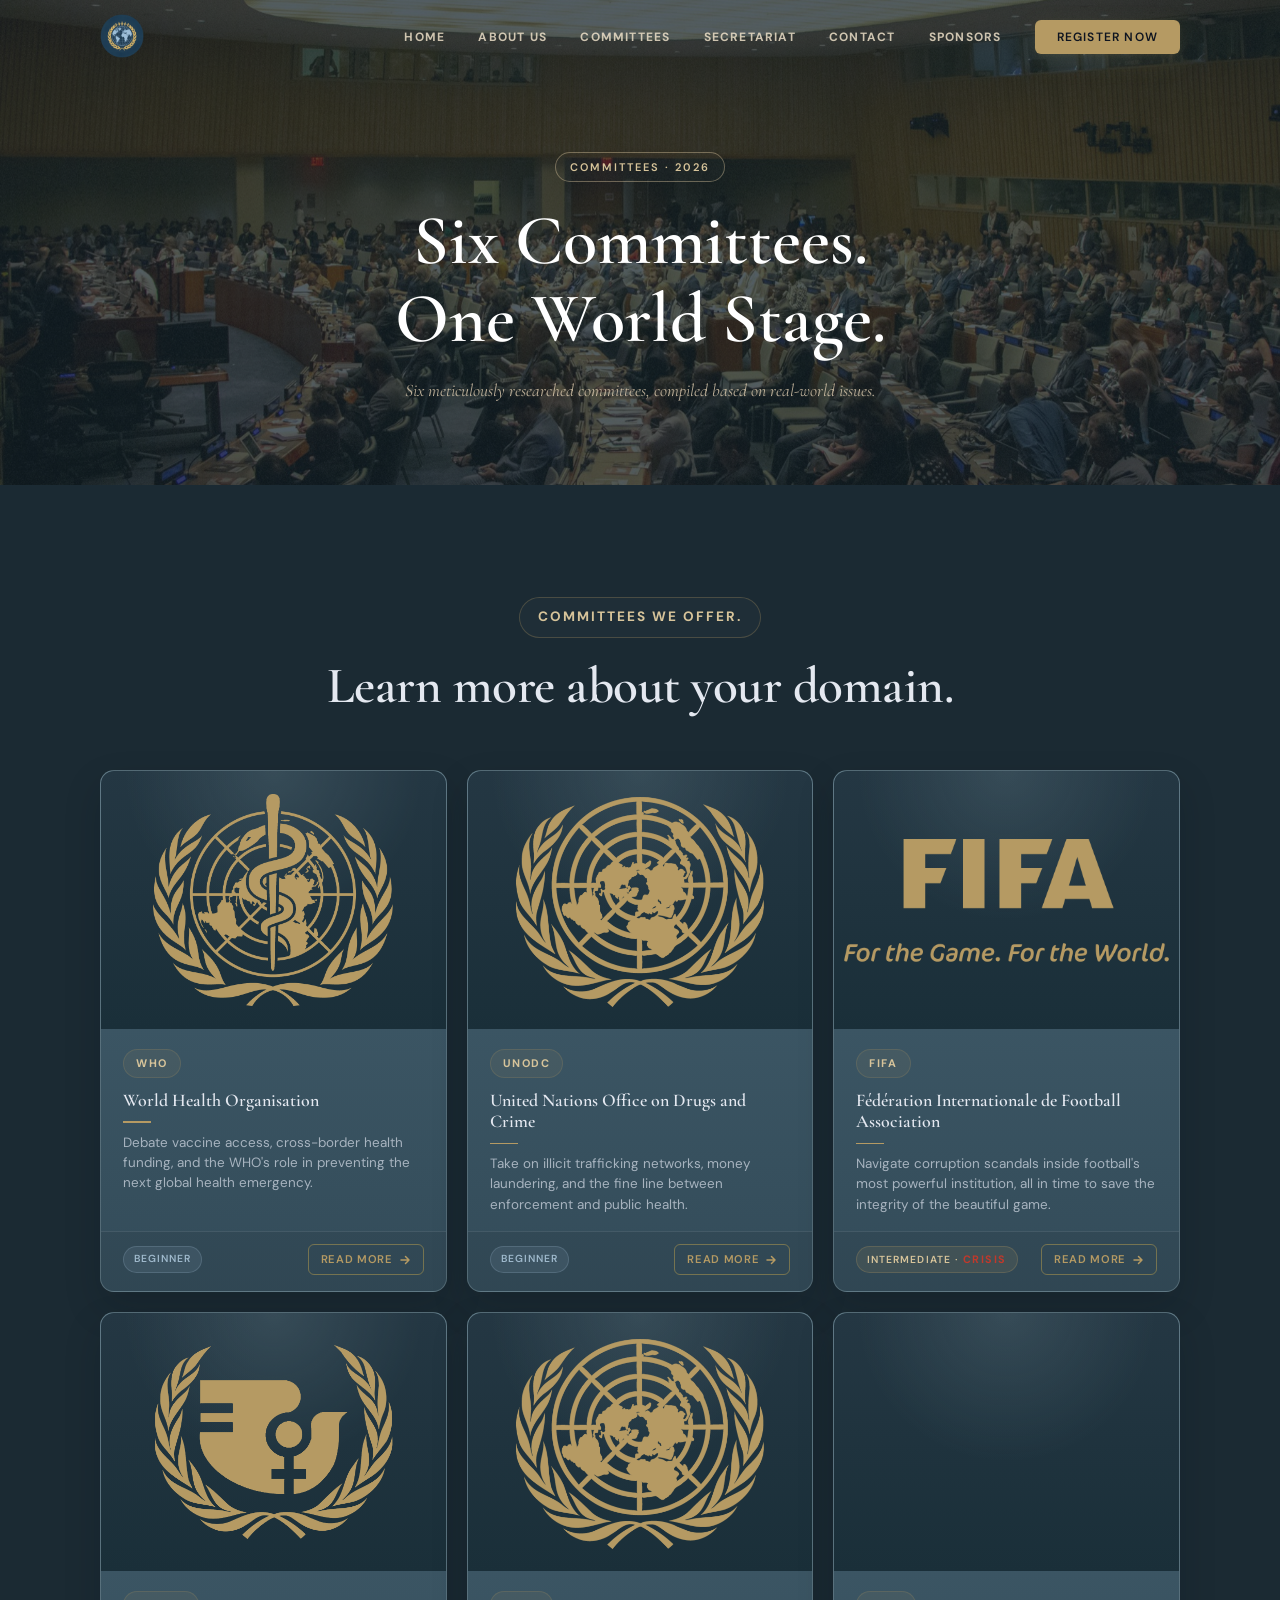
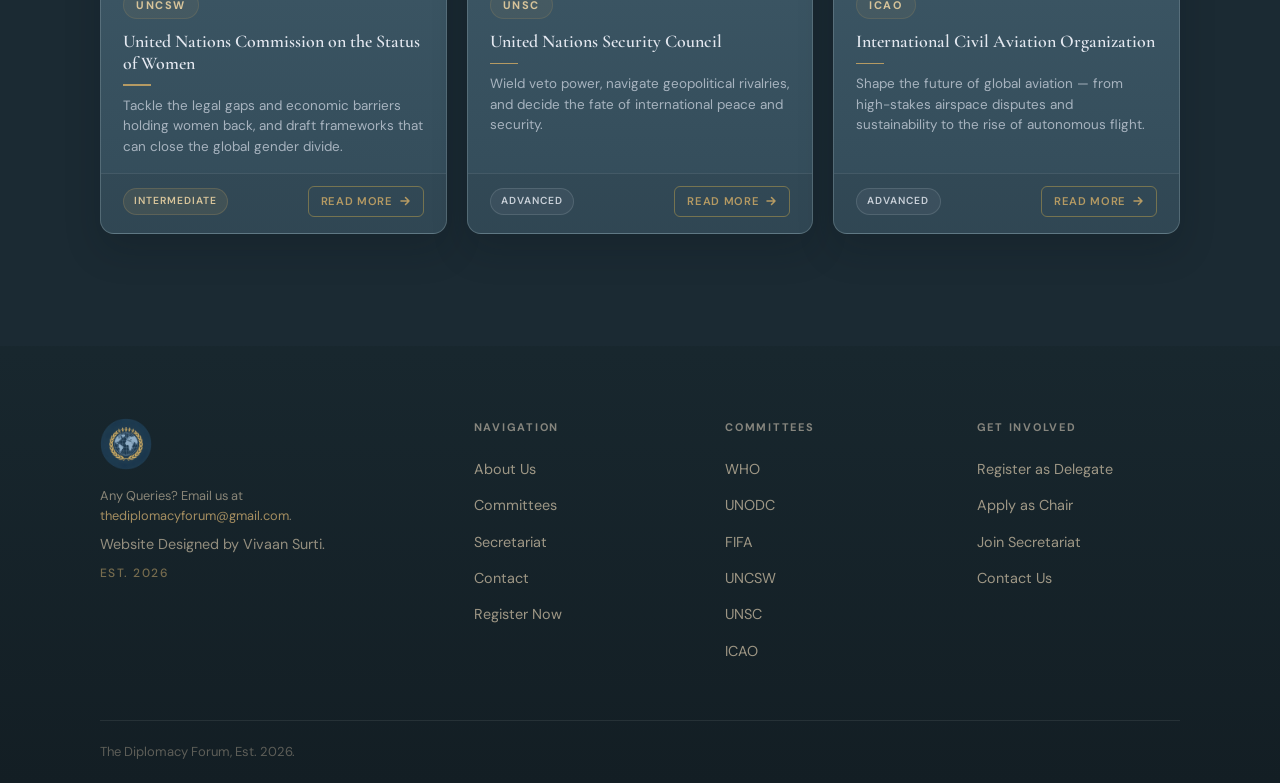
==== committees.html @ e9283ede "Add files via upload" ====
<!DOCTYPE html>
<html lang="en">
<head>
  <meta charset="UTF-8" />
  <meta name="viewport" content="width=device-width, initial-scale=1.0" />
  <meta name="description" content="TDF 2026 Committees — Six committees covering global security, human rights, health, environment, and artificial intelligence. Dubai 2026." />
  <title>Committees · TDF — The Diplomacy Forum · Dubai 2026</title>
  <link rel="preconnect" href="https://fonts.googleapis.com" />
  <link rel="preconnect" href="https://fonts.gstatic.com" crossorigin />
  <link rel="stylesheet" href="https://fonts.googleapis.com/css2?family=Cormorant+Garamond:ital,wght@0,400;0,500;0,600;1,400;1,500;1,600&amp;family=DM+Sans:opsz,wght@9..40,300;9..40,400;9..40,500;9..40,600&amp;display=swap" />
  <link rel="stylesheet" href="styles.css" />
</head>
<body>

  <!-- ============================================================
       NAVBAR
       ============================================================ -->
  <nav class="navbar" id="navbar" role="navigation" aria-label="Main navigation">
    <div class="container navbar-inner">
      <a href="index.html" aria-label="TDF Home">
        <img
          class="navbar-logo"
          src="brand_assets/TDF Logo-512.png"
          alt="TDF Logo"
          width="512"
          height="512"
          decoding="async"
        />
      </a>

      <ul class="navbar-links">
        <li><a href="index.html">Home</a></li>
        <li><a href="index.html#about">About Us</a></li>
        <li><a href="committees.html">Committees</a></li>
        <li><a href="secretariat.html">Secretariat</a></li>
        <li><a href="index.html#contact">Contact</a></li>
        <li><a href="sponsors.html">Sponsors</a></li>
        <li><a href="register.html" class="nav-cta">Register Now</a></li>
      </ul>

      <button
        class="navbar-toggle"
        id="navToggle"
        aria-label="Toggle mobile menu"
        aria-expanded="false"
        aria-controls="mobileMenu"
      >
        <span></span>
        <span></span>
        <span></span>
      </button>
    </div>
  </nav>

  <!-- Mobile menu overlay -->
  <nav class="navbar-mobile" id="mobileMenu" aria-label="Mobile navigation">
    <a href="index.html">Home</a>
    <a href="index.html#about">About Us</a>
    <a href="committees.html">Committees</a>
    <a href="secretariat.html">Secretariat</a>
    <a href="index.html#contact">Contact</a>
    <a href="sponsors.html">Sponsors</a>
    <a href="register.html" class="nav-mobile-cta">Register Now</a>
  </nav>


  <!-- ============================================================
       COMMITTEES HEADER
       ============================================================ -->
  <header class="committees-hero-header" data-nav-theme="dark">
    <div class="container">
      <span class="label-tag light-surface" style="justify-content: center; margin-bottom: 20px;">Committees · 2026</span>
      <h1 class="committees-hero-title">Six Committees.<br>One World Stage.</h1>
      <p class="committees-hero-sub">Six meticulously researched committees, compiled based on real-world issues.</p>
    </div>
  </header>


  <!-- ============================================================
       COMMITTEES — Full grid
       ============================================================ -->
  <section class="section-committees-full" aria-label="All Committees" data-nav-theme="dark">
    <div class="container">

      <div class="committees-full-header">
        <span class="label-tag" style="font-size: 0.85rem; font-weight: 700; padding: 8px 18px; letter-spacing: 0.15em;">Committees we offer.</span>
        <h2 class="section-title">Learn more about your domain.</h2>
        <p class="section-sub" style="margin: 0 auto;">
        </p>
      </div>

      <div class="committees-full-grid">

          <article class="committee-card reveal">
            <div class="committee-photo-wrap committee-photo-wrap-logo">
              <img
                class="committee-photo committee-photo-who"
                src="brand_assets/WHO Logo - Gold.png"
                alt="WHO Logo"
                loading="lazy"
                decoding="async"
              />
            </div>
            <div class="committee-card-body">
              <span class="committee-acronym">WHO</span>
              <h3 class="committee-name">World Health Organisation</h3>
              <div class="committee-rule" aria-hidden="true"></div>
              <p class="committee-topic">
                Debate vaccine access, cross-border health funding, and the WHO's role in preventing the next global health emergency.
              </p>
            </div>
            <div class="committee-card-footer">
              <span class="committee-difficulty difficulty-beginner">Beginner</span>
              <a class="committee-read-more" href="who.html">Read More <svg width="12" height="12" viewBox="0 0 12 12" fill="none" aria-hidden="true"><path d="M2 6h8M6.5 2.5l3.5 3.5-3.5 3.5" stroke="currentColor" stroke-width="1.5" stroke-linecap="round" stroke-linejoin="round"/></svg></a>
            </div>
          </article>

        <article class="committee-card reveal delay-1">
          <div class="committee-photo-wrap committee-photo-wrap-logo">
            <img
              class="committee-photo committee-photo-unodc"
              src="brand_assets/UNODC Logo - Gold.png"
              alt="UNODC Logo"
              loading="lazy"
              decoding="async"
            />
          </div>
          <div class="committee-card-body">
            <span class="committee-acronym">UNODC</span>
            <h3 class="committee-name">United Nations Office on Drugs and Crime</h3>
            <div class="committee-rule" aria-hidden="true"></div>
            <p class="committee-topic">
              Take on illicit trafficking networks, money laundering, and the fine line between enforcement and public health.
            </p>
          </div>
          <div class="committee-card-footer">
            <span class="committee-difficulty difficulty-beginner">Beginner</span>
            <a class="committee-read-more" href="unodc.html">Read More <svg width="12" height="12" viewBox="0 0 12 12" fill="none" aria-hidden="true"><path d="M2 6h8M6.5 2.5l3.5 3.5-3.5 3.5" stroke="currentColor" stroke-width="1.5" stroke-linecap="round" stroke-linejoin="round"/></svg></a>
          </div>
        </article>

        <article class="committee-card reveal delay-2">
          <div class="committee-photo-wrap committee-photo-wrap-logo committee-photo-wrap-fifa">
            <img
              class="committee-photo committee-photo-fifa"
              src="brand_assets/Fifa updated logo - Gold.png"
              alt="FIFA Logo"
              loading="lazy"
              decoding="async"
            />
          </div>
          <div class="committee-card-body">
            <span class="committee-acronym">FIFA</span>
            <h3 class="committee-name">Fédération Internationale de Football Association</h3>
            <div class="committee-rule" aria-hidden="true"></div>
            <p class="committee-topic">
              Navigate corruption scandals inside football's most powerful institution, all in time to save the integrity of the beautiful game.
            </p>
          </div>
          <div class="committee-card-footer">
            <span class="committee-difficulty difficulty-intermediate">Intermediate · <span class="crisis-label">Crisis</span></span>
            <a class="committee-read-more" href="fifa.html">Read More <svg width="12" height="12" viewBox="0 0 12 12" fill="none" aria-hidden="true"><path d="M2 6h8M6.5 2.5l3.5 3.5-3.5 3.5" stroke="currentColor" stroke-width="1.5" stroke-linecap="round" stroke-linejoin="round"/></svg></a>
          </div>
        </article>

        <article class="committee-card reveal delay-1">
          <div class="committee-photo-wrap committee-photo-wrap-logo">
            <img
              class="committee-photo committee-photo-uncsw"
              src="brand_assets/UNCSW Updated Logo - Gold.png"
              alt="UNCSW Logo"
              loading="lazy"
              decoding="async"
            />
          </div>
          <div class="committee-card-body">
            <span class="committee-acronym">UNCSW</span>
            <h3 class="committee-name">United Nations Commission on the Status of Women</h3>
            <div class="committee-rule" aria-hidden="true"></div>
            <p class="committee-topic">
              Tackle the legal gaps and economic barriers holding women back, and draft frameworks that can close the global gender divide.
            </p>
          </div>
          <div class="committee-card-footer">
            <span class="committee-difficulty difficulty-intermediate">Intermediate</span>
            <a class="committee-read-more" href="uncsw.html">Read More <svg width="12" height="12" viewBox="0 0 12 12" fill="none" aria-hidden="true"><path d="M2 6h8M6.5 2.5l3.5 3.5-3.5 3.5" stroke="currentColor" stroke-width="1.5" stroke-linecap="round" stroke-linejoin="round"/></svg></a>
          </div>
        </article>

        <article class="committee-card reveal delay-2">
          <div class="committee-photo-wrap committee-photo-wrap-logo">
            <img
              class="committee-photo committee-photo-unsc"
              src="brand_assets/UNODC Logo - Gold.png"
              alt="UNSC Logo"
              loading="lazy"
              decoding="async"
            />
          </div>
          <div class="committee-card-body">
            <span class="committee-acronym">UNSC</span>
            <h3 class="committee-name">United Nations Security Council</h3>
            <div class="committee-rule" aria-hidden="true"></div>
            <p class="committee-topic">
              Wield veto power, navigate geopolitical rivalries, and decide the fate of international peace and security.
            </p>
          </div>
          <div class="committee-card-footer">
            <span class="committee-difficulty difficulty-advanced">Advanced</span>
            <a class="committee-read-more" href="unsc.html">Read More <svg width="12" height="12" viewBox="0 0 12 12" fill="none" aria-hidden="true"><path d="M2 6h8M6.5 2.5l3.5 3.5-3.5 3.5" stroke="currentColor" stroke-width="1.5" stroke-linecap="round" stroke-linejoin="round"/></svg></a>
          </div>
        </article>

          <article class="committee-card reveal delay-3">
            <div class="committee-photo-wrap committee-photo-wrap-logo">
              <img
                class="committee-photo committee-photo-icao"
                src="brand_assets/ICAO Logo - Gold.png"
                alt="ICAO Logo"
                loading="lazy"
                decoding="async"
              />
            </div>
            <div class="committee-card-body">
              <span class="committee-acronym">ICAO</span>
              <h3 class="committee-name">International Civil Aviation Organization</h3>
              <div class="committee-rule" aria-hidden="true"></div>
              <p class="committee-topic">
                Shape the future of global aviation — from high-stakes airspace disputes and sustainability to the rise of autonomous flight.
              </p>
            </div>
            <div class="committee-card-footer">
              <span class="committee-difficulty difficulty-advanced">Advanced</span>
              <a class="committee-read-more" href="icao.html">Read More <svg width="12" height="12" viewBox="0 0 12 12" fill="none" aria-hidden="true"><path d="M2 6h8M6.5 2.5l3.5 3.5-3.5 3.5" stroke="currentColor" stroke-width="1.5" stroke-linecap="round" stroke-linejoin="round"/></svg></a>
            </div>
          </article>

      </div>
    </div>
  </section>


  <!-- ============================================================
       FOOTER
       ============================================================ -->
  <footer class="footer" role="contentinfo">
    <div class="container">
      <div class="footer-inner">

        <div>
          <a href="index.html" aria-label="TDF Home">
            <img
              class="footer-logo"
              src="brand_assets/TDF Logo-512.png"
              alt="TDF"
              width="512"
              height="512"
              decoding="async"
              loading="lazy"
            />
          </a>
          <p class="footer-email">Any Queries? Email us at <a href="mailto:thediplomacyforum@gmail.com">thediplomacyforum@gmail.com</a>.</p>
          <p class="footer-slogan">Website Designed by Vivaan Surti.</p>
          <p class="footer-tagline">Est. 2026</p>
        </div>

        <div class="footer-col">
          <p class="footer-col-title">Navigation</p>
          <ul>
            <li><a href="index.html#about">About Us</a></li>
            <li><a href="committees.html">Committees</a></li>
            <li><a href="secretariat.html">Secretariat</a></li>
            <li><a href="index.html#contact">Contact</a></li>
            <li><a href="register.html">Register Now</a></li>
          </ul>
        </div>

        <div class="footer-col">
          <p class="footer-col-title">Committees</p>
          <ul>
            <li><a href="who.html">WHO</a></li>
            <li><a href="unodc.html">UNODC</a></li>
            <li><a href="fifa.html">FIFA</a></li>
            <li><a href="uncsw.html">UNCSW</a></li>
            <li><a href="unsc.html">UNSC</a></li>
            <li><a href="icao.html">ICAO</a></li>
          </ul>
        </div>

        <div class="footer-col">
          <p class="footer-col-title">Get Involved</p>
          <ul>
            <li><a href="register.html">Register as Delegate</a></li>
            <li><a href="secretariat.html">Apply as Chair</a></li>
            <li><a href="secretariat.html">Join Secretariat</a></li>
            <li><a href="index.html#contact">Contact Us</a></li>
          </ul>
        </div>

      </div>

      <div class="footer-bottom">
        <span>The Diplomacy Forum, Est. 2026.</span>
      </div>
    </div>
  </footer>


  <!-- ============================================================
       JAVASCRIPT
       ============================================================ -->
  <script src="navbar.js"></script>
  <script>
    /* ── Scroll reveal ─────────────────────────────────────────── */
    const revealObserver = new IntersectionObserver(
      (entries) => {
        entries.forEach((entry) => {
          if (entry.isIntersecting) {
            entry.target.classList.add('visible');
            revealObserver.unobserve(entry.target);
          }
        });
      },
      { threshold: 0.12, rootMargin: '0px 0px -48px 0px' }
    );
    document.querySelectorAll('.reveal').forEach((el) => revealObserver.observe(el));

    /* ── Committee cards — staggered entrance ─────────────────── */
    const committeeObserver = new IntersectionObserver(
      (entries) => {
        entries.forEach((entry) => {
          if (entry.isIntersecting) {
            const cards = entry.target.querySelectorAll('.committee-card');
            cards.forEach((card, i) => {
              setTimeout(() => card.classList.add('visible'), i * 90);
            });
            committeeObserver.unobserve(entry.target);
          }
        });
      },
      { threshold: 0.08 }
    );
    const committeeGrid = document.querySelector('.committees-full-grid');
    if (committeeGrid) committeeObserver.observe(committeeGrid);
  </script>

</body>
</html>
---- styles.css ----
/* ============================================================
   TDF — Master Stylesheet
   The Diplomacy Forum · Dubai 2026
   Light / Cream Elegant Theme
   ============================================================ */

/* 1. CUSTOM PROPERTIES
   ============================================================ */
:root {
  /* ── Core brand colours ── */
  --navy-deep:     #1A2F39;
  --navy:          #315060;
  --powder:        #8AA8B3;
  --cream:         #E5DED0;
  --gold:          #B59A63;

  /* ── Supporting tones ── */
  --black:         #12181D;
  --gold-light:    #D7C49A;
  --gold-dark:     #8E7446;
  --gold-pale:     #314653;
  --cream-warm:    #807567;
  --cream-mid:     #BBAF9B;
  --gold-c:        #C9A84C;

  /* ── Text and interface surfaces ── */
  --text:          #D9E1E5;
  --text-light:    #9CADB6;
  --bg:            #1B2A33;
  --bg-warm:       #223540;
  --bg-section:    #29404A;
  --border:        rgba(153, 173, 183, 0.20);
  --radius:        8px;
  --shadow:        0 16px 40px rgba(3, 8, 18, 0.28);
  --shadow-hover:  0 24px 60px rgba(3, 8, 18, 0.34);
  --transition:    0.3s cubic-bezier(0.4, 0, 0.2, 1);

  /* ── Layered tinted shadows ── */
  --sh-navy-s: 0 8px 24px rgba(10,20,26,0.20), 0 1px 3px rgba(10,20,26,0.12);
  --sh-navy-m: 0 14px 38px rgba(10,20,26,0.26), 0 4px 16px rgba(10,20,26,0.16);
  --sh-navy-l: 0 24px 72px rgba(10,20,26,0.34), 0 8px 24px rgba(10,20,26,0.20);
  --sh-gold-s: 0 8px 24px rgba(181,154,99,0.16), 0 1px 4px rgba(181,154,99,0.10);
  --sh-gold-m: 0 14px 32px rgba(181,154,99,0.22), 0 4px 14px rgba(181,154,99,0.14);
  --sh-gold-l: 0 18px 44px rgba(181,154,99,0.26), 0 8px 24px rgba(181,154,99,0.18);

  /* ── Easing ── */
  --ease-spring:   cubic-bezier(0.175, 0.885, 0.32, 1.275);
  --ease-out-expo: cubic-bezier(0.16, 1, 0.3, 1);
  --ease-smooth:   cubic-bezier(0.65, 0, 0.35, 1);

  /* ── Typography ── */
  --serif: 'Cormorant Garamond', Georgia, 'Times New Roman', serif;
  --sans:  'DM Sans', system-ui, -apple-system, sans-serif;

  /* ── Layout ── */
  --container:      1200px;
  --section-v:      clamp(72px, 9vw, 112px);
  --radius-card:    12px;
  --navbar-height:  72px;

  /* ── Grain texture (baked SVG data-URI) ── */
  --grain-url: url("data:image/svg+xml,%3Csvg xmlns='http://www.w3.org/2000/svg' width='300' height='300'%3E%3Cfilter id='n'%3E%3CfeTurbulence type='fractalNoise' baseFrequency='0.82' numOctaves='4' stitchTiles='stitch'/%3E%3CfeColorMatrix type='saturate' values='0'/%3E%3C/filter%3E%3Crect width='300' height='300' filter='url(%23n)' opacity='1'/%3E%3C/svg%3E");
}

/* 3. RESET
   ============================================================ */
*, *::before, *::after {
  box-sizing: border-box;
  margin: 0;
  padding: 0;
}

html {
  scroll-behavior: smooth;
  -webkit-font-smoothing: antialiased;
  -moz-osx-font-smoothing: grayscale;
  text-rendering: optimizeLegibility;
  overflow-x: hidden;
  max-width: 100%;
}

body {
  font-family: var(--sans);
  font-size: 16px;
  line-height: 1.65;
  color: var(--text);
  background:
    radial-gradient(circle at top left, rgba(132, 169, 182, 0.16), transparent 34%),
    radial-gradient(circle at bottom right, rgba(181, 154, 99, 0.10), transparent 28%),
    linear-gradient(180deg, #1b2932 0%, #20313b 100%);
  overflow-x: hidden;
}

html.nav-open,
body.nav-open {
  overflow: hidden;
}

img  { max-width: 100%; display: block; }
a    { color: inherit; text-decoration: none; }
button { cursor: pointer; border: none; background: none; font-family: inherit; }
input, textarea, select { font-family: inherit; }
ul, ol { list-style: none; }

/* 4. CONTAINER
   ============================================================ */
.container {
  max-width: var(--container);
  margin-left: auto;
  margin-right: auto;
  padding-left: clamp(20px, 5vw, 60px);
  padding-right: clamp(20px, 5vw, 60px);
}

/* 5. TYPOGRAPHY SCALE
   ============================================================ */
.label-tag {
  display: inline-flex;
  align-items: center;
  gap: 8px;
  font-family: var(--sans);
  font-size: 0.6875rem;
  font-weight: 600;
  letter-spacing: 0.18em;
  text-transform: uppercase;
  color: var(--gold-light);
  background: rgba(255, 255, 255, 0.02);
  border: 1px solid rgba(183, 154, 98, 0.28);
  padding: 5px 14px;
  border-radius: 40px;
  margin-bottom: 20px;
}

.label-tag.light-surface {
  color: var(--gold-light);
  border-color: rgba(223, 201, 160, 0.40);
}

.section-title {
  font-family: var(--serif);
  font-size: clamp(2rem, 4vw, 3.2rem);
  font-weight: 600;
  line-height: 1.1;
  letter-spacing: -0.01em;
  color: #E4E8F0;
  margin-bottom: 16px;
}

.section-title.light {
  color: #FFFFFF;
  font-weight: 700;
  text-shadow: 0 4px 18px rgba(8, 12, 18, 0.34);
}

.section-sub {
  font-family: var(--sans);
  font-size: 1rem;
  color: rgba(211, 217, 229, 0.74);
  line-height: 1.7;
  max-width: 560px;
  margin-bottom: 40px;
}

.section-sub.light {
  color: rgba(232, 213, 183, 0.80);
  font-weight: 500;
  text-shadow: 0 2px 12px rgba(8, 12, 18, 0.24);
}

/* Mobile nav CTA */
.nav-mobile-cta {
  color: #0E1420 !important;
  background: var(--gold) !important;
  font-weight: 700 !important;
  border-radius: 8px !important;
  border-bottom: none !important;
  margin-top: 8px;
  padding: 14px 32px !important;
  letter-spacing: 0.06em;
}
.nav-mobile-cta:hover {
  background: var(--gold-dark) !important;
  color: var(--navy-deep) !important;
}

/* 6. BUTTONS
   ============================================================ */
.btn {
  display: inline-flex;
  align-items: center;
  gap: 8px;
  font-family: var(--sans);
  font-size: 0.8125rem;
  font-weight: 600;
  letter-spacing: 0.09em;
  text-transform: uppercase;
  padding: 13px 28px;
  border-radius: var(--radius);
  cursor: pointer;
  position: relative;
  transition:
    transform 0.32s var(--ease-spring),
    box-shadow 0.32s var(--ease-out-expo),
    opacity 0.22s var(--ease-out-expo);
}

.btn:focus-visible {
  outline: 2px solid var(--gold);
  outline-offset: 3px;
}

.btn:active { transform: scale(0.96) !important; }

/* Primary — cream fill (used on dark hero) */
.btn-primary {
  background: var(--cream);
  color: var(--navy-deep);
  border: 1px solid rgba(229, 222, 208, 0.92);
  box-shadow: var(--sh-navy-s);
}
.btn-primary:hover {
  transform: translateY(-2px);
  box-shadow: var(--sh-navy-m);
  background: #f0e9dd;
}

/* Gold */
.btn-gold {
  background: var(--gold);
  color: #101620;
  box-shadow: var(--sh-gold-s);
}
.btn-gold:hover {
  transform: translateY(-2px);
  box-shadow: var(--sh-gold-m);
  background: var(--gold-dark);
  color: #FFFFFF;
}

/* Large gold — register page */
.btn-lg {
  font-size: 0.9rem;
  padding: 17px 44px;
  border-radius: 10px;
}

/* Outline — dark surface */
.btn-outline {
  background: rgba(24, 39, 46, 0.76);
  color: var(--cream);
  border: 1.5px solid rgba(153, 173, 183, 0.34);
}
.btn-outline:hover {
  border-color: rgba(181, 154, 99, 0.45);
  background: rgba(41, 61, 72, 0.92);
  transform: translateY(-2px);
}

/* Outline — hero surface (dark navy bg) */
.btn-outline-light {
  background: var(--navy-deep);
  color: var(--cream);
  border: 1.5px solid rgba(229, 222, 208, 0.42);
}
.btn-outline-light:hover {
  border-color: rgba(229, 222, 208, 0.58);
  background: #243b47;
  transform: translateY(-2px);
}

/* Icon inside button */
.btn-icon {
  width: 15px;
  height: 15px;
  flex-shrink: 0;
}

/* 7. NAVBAR
   ============================================================ */
.navbar {
  position: fixed;
  top: 0; left: 0; right: 0;
  transition: transform 0.5s ease, opacity 0.4s ease;
  will-change: transform, opacity;
  width: 100%;
  max-width: 100%;
  box-sizing: border-box;
  z-index: 200;
  height: var(--navbar-height);
  display: flex;
  align-items: center;
  transition:
    background 0.40s var(--ease-smooth),
    box-shadow 0.40s var(--ease-smooth);
}

/* ── NAVBAR THEME SYSTEM ─────────────────────────────────────
   The JS in navbar.js reads data-nav-theme="dark|light" from
   each section and adds .theme-dark or .theme-light to #navbar.
   To change a section's theme: edit its data-nav-theme attribute
   in the HTML — no JS changes needed.

   THEMES:
     theme-dark  → used on navy/dark sections (hero, vision banner)
                   transparent bg · cream/gold text
     theme-light → used on cream/white sections (about, committees…)
                   frosted cream bg · dark navy text
   ──────────────────────────────────────────────────────────── */

/* Default state — matches hero (dark) so page load looks right */
.navbar-links a {
  color: rgba(242, 228, 204, 0.82);
  transition: color 0.35s var(--ease-smooth);
}
.navbar-links a:hover  { color: var(--cream); }
.navbar-toggle span    { background: var(--cream); transition: background 0.35s var(--ease-smooth); }
.navbar-toggle         { border-color: rgba(201,168,76,0.30); }

.navbar.hidden {
  transform: translateY(-110%);
  opacity: 0;
  pointer-events: none;
}

/* ── theme-dark ── transparent on hero, semi-dark once scrolled */
.navbar.theme-dark {
  background: transparent;
  box-shadow: none;
}
.navbar.theme-dark.scrolled {
  background: rgba(20, 35, 42, 0.78);
  backdrop-filter: blur(18px) saturate(1.1);
  -webkit-backdrop-filter: blur(18px) saturate(1.1);
}
.navbar.theme-dark .navbar-links a          { color: rgba(242, 228, 204, 0.82); }
.navbar.theme-dark .navbar-links a:hover    { color: var(--cream); }
.navbar.theme-dark .navbar-toggle span      { background: var(--cream); }
.navbar.theme-dark .navbar-toggle           { background: rgba(201,168,76,0.15); border-color: rgba(201,168,76,0.30); }

/* ── theme-light ── frosted cream bar · dark navy text (all light sections) */
.navbar.theme-light {
  background: rgba(34, 53, 64, 0.80);
  backdrop-filter: blur(18px) saturate(1.1);
  -webkit-backdrop-filter: blur(18px) saturate(1.1);
  box-shadow:
    0 1px 0 rgba(181, 154, 99, 0.12),
    0 12px 28px rgba(10, 20, 26, 0.24);
}
.navbar.theme-light .navbar-links a         { color: rgba(228, 232, 240, 0.82); }
.navbar.theme-light .navbar-links a:hover   { color: var(--cream); }
.navbar.theme-light .navbar-toggle span     { background: var(--cream); }
.navbar.theme-light .navbar-toggle          { background: rgba(215,223,235,0.06); border-color: rgba(215,223,235,0.15); }

/* ── scrolled override ── always dark navy once user has scrolled (all pages) */
.navbar.theme-light.scrolled {
  background: rgba(22, 36, 43, 0.84);
  backdrop-filter: blur(18px) saturate(1.1);
  -webkit-backdrop-filter: blur(18px) saturate(1.1);
  box-shadow: none;
}
.navbar.theme-light.scrolled .navbar-links a       { color: rgba(242, 228, 204, 0.82); }
.navbar.theme-light.scrolled .navbar-links a:hover { color: var(--cream); }
.navbar.theme-light.scrolled .navbar-toggle span   { background: var(--cream); }
.navbar.theme-light.scrolled .navbar-toggle        { background: rgba(201,168,76,0.15); border-color: rgba(201,168,76,0.30); }

/* Scrolled — mobile has its own solid bg set via the 768px breakpoint below.
   No override needed here; theme classes handle desktop. */

/* Inner layout */
.navbar-inner {
  display: flex;
  align-items: center;
  justify-content: space-between;
  width: 100%;
}

.navbar-logo {
  height: 44px;
  width: auto;
  transition: opacity 0.25s var(--ease-out-expo);
}
.navbar-logo:hover { opacity: 0.80; }

/* Nav links */
.navbar-links {
  display: flex;
  align-items: center;
  gap: clamp(20px, 2.6vw, 38px);
}

.navbar-links a {
  font-size: 0.75rem;
  font-weight: 700;
  letter-spacing: 0.10em;
  text-transform: uppercase;
  position: relative;
  transition: color 0.25s var(--ease-out-expo);
}

.navbar-links a::after {
  content: '';
  position: absolute;
  bottom: -4px; left: 0; right: 0;
  height: 1px;
  background: var(--gold);
  transform: scaleX(0);
  transform-origin: left;
  transition: transform 0.30s var(--ease-out-expo);
}
.navbar-links a:hover::after { transform: scaleX(1); }
.navbar-links a:focus-visible { outline: 2px solid var(--gold); outline-offset: 4px; border-radius: 2px; }

/* CTA button in nav */
.navbar-links .nav-cta {
  padding: 9px 22px;
  background: var(--gold);
  color: #0E1420 !important;
  border-radius: 6px;
  font-weight: 600;
  box-shadow: var(--sh-gold-s);
  transition:
    transform 0.30s var(--ease-spring),
    box-shadow 0.30s var(--ease-out-expo);
}
.navbar-links .nav-cta::after { display: none; }
.navbar-links .nav-cta:hover  { transform: translateY(-1px); box-shadow: var(--sh-gold-m); }

/* Hamburger */
.navbar-toggle {
  display: none;
  flex-direction: column;
  justify-content: center;
  position: relative;
  z-index: 10000;
  flex-shrink: 0;
  gap: 5px;
  padding: 10px 12px;
  cursor: pointer;
  margin-left: auto;
  border-radius: 6px;
  background: rgba(201, 168, 76, 0.15);
  border: 1px solid rgba(201, 168, 76, 0.30);
}

.navbar-toggle span {
  display: block;
  width: 24px;
  height: 2px;
  border-radius: 2px;
  transition:
    transform 0.30s var(--ease-spring),
    opacity 0.22s;
}
.navbar-toggle.open span:nth-child(1) { transform: translateY(7px) rotate(45deg); }
.navbar-toggle.open span:nth-child(2) { opacity: 0; transform: scaleX(0); }
.navbar-toggle.open span:nth-child(3) { transform: translateY(-7px) rotate(-45deg); }

/* Mobile overlay */
.navbar-mobile {
  position: fixed;
  top: var(--navbar-height);
  left: 0;
  right: 0;
  bottom: 0;
  background:
    linear-gradient(180deg, rgba(27, 42, 51, 0.98), rgba(32, 49, 59, 0.98)),
    radial-gradient(circle at top left, rgba(138, 168, 179, 0.12), transparent 35%);
  backdrop-filter: none;
  -webkit-backdrop-filter: none;
  flex-direction: column;
  align-items: center;
  justify-content: flex-start;
  gap: 0;
  z-index: 199;
  display: none;
  opacity: 0;
  overflow-y: auto;
  -webkit-overflow-scrolling: touch;
  padding: clamp(18px, 5vw, 32px) 24px;
  transform: translateY(-12px);
  pointer-events: none;
  transition:
    opacity 0.32s var(--ease-out-expo),
    transform 0.32s var(--ease-spring);
}
.navbar-mobile.open {
  display: flex;
  opacity: 1;
  transform: translateY(0);
  pointer-events: all;
}
.navbar-mobile a {
  font-family: var(--serif);
  font-size: clamp(1.1rem, 3.8vh, 1.55rem);
  font-weight: 500;
  color: var(--cream);
  padding: clamp(8px, 1.8vh, 12px) 0;
  width: 100%;
  text-align: center;
  border-bottom: 1px solid rgba(215, 223, 235, 0.08);
  transition: color 0.22s var(--ease-out-expo);
}
.navbar-mobile a:last-child { border-bottom: none; }
.navbar-mobile a:hover { color: var(--gold-light); }
.navbar-mobile .mobile-hide { display: none; }

/* 8. HERO — Navy theme
   ============================================================ */
.hero {
  position: relative;
  min-height: 100vh;
  min-height: 100dvh;
  display: flex;
  align-items: center;
  overflow: hidden;
  background: var(--navy-deep);
  border-bottom: 1px solid rgba(183, 154, 98, 0.16);
  padding-top: env(safe-area-inset-top);
}

/* ── Hero slideshow ─────────────────────────────────────────
   All slides are stacked via z-index. Only the .active slide
   is visible (opacity:1). Transitions are CSS-only for perf.
   The JS simply moves the .active class on a setInterval.
   ─────────────────────────────────────────────────────────── */
.hero-slideshow {
  position: absolute;
  inset: 0;
  z-index: 0;
  pointer-events: none;
}

/* Each slide: full cover, hidden by default */
.hero-slide {
  position: absolute;
  inset: 0;
  background-size: cover;
  background-position: center center;
  background-repeat: no-repeat;
  opacity: 0;
  /* Slow, elegant crossfade — 1.8s ease in/out */
  transition: opacity 1.8s ease-in-out;
  /* GPU-accelerate the fade */
  will-change: opacity;
}

/* Active slide is fully visible */
.hero-slide.active {
  opacity: 1;
}

/* Layered dark overlay — ensures text stays readable over any photo.
   Tweak the rgba alpha (currently 0.52) to make it lighter/darker. */
.hero-slide-overlay {
  position: absolute;
  inset: 0;
  background:
    linear-gradient(to bottom,
      rgba(18, 33, 40, 0.64) 0%,
      rgba(29, 48, 57, 0.48) 50%,
      rgba(18, 31, 38, 0.82) 100%
    ),
    radial-gradient(ellipse 70% 50% at 18% 20%, rgba(138,168,179,0.12) 0%, transparent 60%),
    radial-gradient(ellipse 50% 70% at 82% 80%, rgba(181,154,99,0.08) 0%, transparent 55%);
  /* Grain texture on top */
  pointer-events: none;
  z-index: 1;
}
.hero-slide-overlay::after {
  content: '';
  position: absolute;
  inset: 0;
  background-image: var(--grain-url);
  background-size: 280px 280px;
  opacity: 0.04;
  mix-blend-mode: overlay;
  pointer-events: none;
}

/* No gradient fade — solid border separates hero from next section */
.hero-fade {
  display: none;
}

.hero-inner {
  position: relative;
  z-index: 3;
  display: flex;
  flex-direction: column;
  align-items: center;
  text-align: center;
  padding: calc(var(--navbar-height) + 64px) 0 120px;
  width: 100%;
}

/* Center column */
.hero-left {
  max-width: 760px;
  width: 100%;
}

.hero-title {
  font-family: var(--serif);
  font-size: clamp(2.4rem, 5.5vw, 4.8rem);
  font-weight: 800;
  line-height: 1.06;
  color: #ffffff;
  letter-spacing: -0.015em;
  margin-bottom: 24px;
  text-shadow: 0 8px 30px rgba(0,0,0,0.42), 0 1px 4px rgba(0,0,0,0.55);
  animation: fadeInUp 0.9s var(--ease-out-expo) 0.38s both;
}
.hero-title em {
  color: var(--gold-light);
  font-style: italic;
  font-weight: 700;
  text-shadow: 0 2px 20px rgba(0,0,0,0.7), 0 1px 4px rgba(0,0,0,0.9);
}

.hero-sub {
  font-family: var(--serif);
  font-size: clamp(1.2rem, 2vw, 1.55rem);
  font-style: italic;
  color: rgba(230, 234, 240, 0.92);
  font-weight: 700;
  line-height: 1.6;
  margin-bottom: 36px;
  text-shadow: 0 4px 14px rgba(0,0,0,0.42);
  animation: fadeInUp 0.9s var(--ease-out-expo) 0.54s both;
}

.hero-eyebrow {
  display: inline-block;
  font-size: 0.6875rem;
  font-weight: 700;
  letter-spacing: 0.20em;
  text-transform: uppercase;
  color: var(--gold-light);
  margin-bottom: 22px;
  text-shadow: 0 1px 8px rgba(0,0,0,0.85);
  animation: fadeInUp 0.8s var(--ease-out-expo) 0.2s both;
}

.hero-actions {
  display: flex;
  gap: 14px;
  flex-wrap: wrap;
  justify-content: center;
  animation: fadeInUp 0.9s var(--ease-out-expo) 0.68s both;
}

/* Right column — stat cards */
.hero-right {
  display: flex;
  flex-direction: column;
  gap: 16px;
  animation: fadeInUp 1s var(--ease-out-expo) 0.5s both;
}

.hero-stat-card {
  background: rgba(255, 255, 255, 0.05);
  border: 1px solid rgba(255, 255, 255, 0.10);
  backdrop-filter: blur(12px);
  -webkit-backdrop-filter: blur(12px);
  border-radius: 12px;
  padding: 28px 32px;
  display: flex;
  align-items: center;
  gap: 20px;
  transition: background 0.30s, border-color 0.30s, transform 0.30s var(--ease-spring);
}
.hero-stat-card:hover {
  background: rgba(255, 255, 255, 0.08);
  border-color: rgba(201, 169, 110, 0.30);
  transform: translateX(6px);
}

.hero-stat-num {
  font-family: var(--serif);
  font-size: clamp(2.4rem, 4vw, 3.6rem);
  font-weight: 600;
  color: var(--gold);
  line-height: 1;
  min-width: 80px;
}

.hero-stat-label {
  font-family: var(--sans);
  font-size: 0.8125rem;
  font-weight: 500;
  letter-spacing: 0.12em;
  text-transform: uppercase;
  color: rgba(232, 213, 183, 0.75);
}

/* 9. STATS BAR
   ============================================================ */
.stats-bar {
  background:
    linear-gradient(180deg, rgba(36, 54, 64, 0.98), rgba(29, 45, 54, 0.98));
  border-bottom: 1px solid var(--border);
  position: relative;
  z-index: 5;
}

.stats-bar-inner {
  display: grid;
  grid-template-columns: repeat(3, 1fr);
  padding: 0;
}

.stat-block {
  padding: 36px 40px;
  text-align: center;
  border-right: 1px solid var(--border);
  transition: background 0.25s;
}
.stat-block:last-child { border-right: none; }
.stat-block:hover { background: rgba(255,255,255,0.02); }

.stat-block-number {
  font-family: var(--serif);
  font-size: clamp(2rem, 3.5vw, 3rem);
  font-weight: 600;
  color: #E5D7B8;
  line-height: 1;
  margin-bottom: 8px;
}

.stat-block-label {
  font-size: 0.75rem;
  font-weight: 500;
  letter-spacing: 0.14em;
  text-transform: uppercase;
  color: rgba(152, 164, 184, 0.84);
}

/* 10. ABOUT SECTION
   ============================================================ */
.section-about {
  position: relative;
  background-image: url('brand_assets/Delegate Picture.JPG');
  background-size: cover;
  background-position: center;
  background-repeat: no-repeat;
  padding: var(--section-v) 0;
}

.about-overlay {
  position: absolute;
  inset: 0;
  background: linear-gradient(
    135deg,
    rgba(21, 35, 41, 0.76) 0%,
    rgba(27, 44, 51, 0.62) 100%
  );
  pointer-events: none;
  z-index: 0;
}

.about-inner {
  position: relative;
  z-index: 1;
}

.about-inner {
  display: grid;
  grid-template-columns: 1fr 1fr;
  gap: 80px;
  align-items: start;
}

.about-left { }

/* Text colour overrides for dark background image */
.section-about .section-title  { color: var(--cream); }
.section-about .label-tag       { color: var(--gold); border-color: rgba(201,169,110,0.40); }

.about-body p {
  color: rgba(227, 233, 241, 0.80);
  line-height: 1.75;
  margin-bottom: 20px;
  font-size: 1.0rem;
}
.about-body p:last-child { margin-bottom: 32px; }
.about-body p strong     { color: var(--cream); }

/* Right — navy card */
.about-right { position: relative; }

.about-visual {
  background: var(--navy-deep);
  border-radius: var(--radius-card);
  min-height: 400px;
  padding: 48px 44px;
  position: relative;
  overflow: hidden;
  box-shadow: var(--sh-navy-l);
}

.about-visual::after {
  content: '';
  position: absolute;
  inset: 0;
  background-image: var(--grain-url);
  background-size: 280px 280px;
  opacity: 0.04;
  pointer-events: none;
  mix-blend-mode: overlay;
}

.about-visual-accent {
  position: absolute;
  top: -60px; right: -60px;
  width: 260px;
  height: 260px;
  border-radius: 50%;
  background: radial-gradient(ellipse at center, rgba(184,216,232,0.12) 0%, transparent 70%);
  pointer-events: none;
}

.about-visual-content {
  position: relative;
  z-index: 1;
  height: 100%;
  display: flex;
  flex-direction: column;
  justify-content: flex-end;
}

.about-rule {
  width: 48px;
  height: 2px;
  background: var(--gold);
  margin-bottom: 28px;
}

.about-quote {
  font-family: var(--serif);
  font-size: clamp(1.2rem, 2.2vw, 1.7rem);
  font-style: italic;
  font-weight: 400;
  color: rgba(245, 230, 208, 0.92);
  line-height: 1.55;
  margin-bottom: 24px;
}

.about-quote-attr {
  font-size: 0.6875rem;
  font-weight: 500;
  letter-spacing: 0.16em;
  text-transform: uppercase;
  color: rgba(201, 169, 110, 0.75);
}

/* 11. PILLARS / WHAT YOU'LL EXPERIENCE
   ============================================================ */
.section-pillars {
  background: var(--bg-section);
  padding: var(--section-v) 0;
}

.pillars-header {
  text-align: center;
  margin-bottom: 36px;
}
.pillars-header .section-sub { margin-left: auto; margin-right: auto; }

.pillars-grid {
  display: grid;
  grid-template-columns: repeat(3, 1fr);
  gap: 16px;
}

.pillar-card {
  background: linear-gradient(180deg, rgba(40, 61, 72, 0.95), rgba(31, 48, 58, 0.96));
  border: 1px solid var(--border);
  border-radius: var(--radius-card);
  padding: 18px 16px;
  transition:
    transform 0.34s var(--ease-spring),
    box-shadow 0.34s var(--ease-out-expo),
    border-color 0.25s;
}
.pillar-card:hover {
  transform: translateY(-4px);
  box-shadow: var(--sh-navy-m);
  border-color: var(--cream-warm);
}

.pillar-icon {
  width: 34px;
  height: 34px;
  background: rgba(183, 154, 98, 0.12);
  border-radius: 7px;
  display: flex;
  align-items: center;
  justify-content: center;
  font-size: 1rem;
  margin-bottom: 12px;
}

.pillar-title {
  font-family: var(--serif);
  font-size: 1rem;
  font-weight: 600;
  color: #E4E8F0;
  margin-bottom: 8px;
}

.pillar-rule {
  width: 24px;
  height: 1.5px;
  background: var(--gold);
  margin-bottom: 8px;
}

.pillar-body {
  font-size: 0.8125rem;
  color: var(--text-light);
  line-height: 1.55;
}

/* 12. COMMITTEES SECTION (homepage preview)
   ============================================================ */
.section-committees {
  background: linear-gradient(180deg, #22343e 0%, #1b2a33 100%);
  padding: var(--section-v) 0;
}

.committees-header {
  display: flex;
  align-items: flex-end;
  justify-content: space-between;
  margin-bottom: 48px;
  gap: 24px;
}

.committees-header-left { }

.committees-grid {
  display: grid;
  grid-template-columns: repeat(3, 1fr);
  gap: 20px;
}

.committee-card {
  background:
    linear-gradient(180deg, rgba(68, 96, 110, 0.98), rgba(52, 77, 90, 0.98));
  border: 1px solid rgba(210, 223, 228, 0.20);
  border-radius: 14px;
  padding: 0;
  overflow: hidden;
  box-shadow:
    0 16px 36px rgba(10, 20, 26, 0.20),
    inset 0 1px 0 rgba(235, 241, 244, 0.10);
  transition:
    transform 0.32s var(--ease-spring),
    box-shadow 0.32s var(--ease-out-expo),
    border-color 0.25s;
  /* Flex column so footer is always pinned inside the card */
  display: flex;
  flex-direction: column;
}
.committee-card:hover {
  transform: translateY(-5px);
  box-shadow:
    0 24px 48px rgba(10, 20, 26, 0.28),
    inset 0 1px 0 rgba(235, 241, 244, 0.12);
  border-color: rgba(215, 196, 154, 0.30);
}

/* Committee card content padding (wraps acronym, name, rule, topic) */
.committee-card-body {
  padding: 20px 22px 16px;
  flex: 1; /* pushes footer to the bottom of the card */
}

.committee-acronym {
  display: inline-block;
  font-size: 0.6875rem;
  font-weight: 700;
  letter-spacing: 0.14em;
  text-transform: uppercase;
  color: var(--gold-light);
  background: rgba(183, 154, 98, 0.09);
  border: 1px solid rgba(183, 154, 98, 0.18);
  padding: 4px 12px;
  border-radius: 40px;
  margin-bottom: 12px;
}

.committee-name {
  font-family: var(--serif);
  font-size: 1.12rem;
  font-weight: 600;
  color: #E4E8F0;
  margin-bottom: 10px;
  line-height: 1.2;
}

.committee-rule {
  width: 28px;
  height: 1.5px;
  background: var(--gold);
  margin-bottom: 10px;
}

.committee-topic {
  font-size: 0.84rem;
  color: rgba(211, 217, 229, 0.72);
  line-height: 1.52;
  display: -webkit-box;
  -webkit-box-orient: vertical;
  -webkit-line-clamp: 3;
  overflow: hidden;
}

/* 13. FOUNDERS SECTION
   ============================================================ */
.section-founders {
  background: var(--bg);
  padding: var(--section-v) 0;
}

.founders-header {
  text-align: center;
  margin-bottom: 56px;
}

.founders-grid {
  display: grid;
  grid-template-columns: repeat(2, 1fr);
  gap: 28px;
  max-width: 880px;
  margin: 0 auto;
}

.founder-card {
  background: linear-gradient(180deg, rgba(39, 60, 70, 0.98), rgba(31, 48, 58, 0.98));
  border: 1px solid var(--border);
  border-radius: var(--radius-card);
  padding: 40px 36px;
  text-align: center;
  transition:
    transform 0.32s var(--ease-spring),
    box-shadow 0.32s var(--ease-out-expo);
}
.founder-card:hover {
  transform: translateY(-6px);
  box-shadow: var(--sh-navy-m);
}

.founder-photo {
  width: 160px;
  height: 160px;
  border-radius: 50%;
  background: var(--navy);
  display: flex;
  align-items: center;
  justify-content: center;
  margin: 0 auto 20px;
  box-shadow: var(--sh-navy-m);
  overflow: hidden;
  border: 3px solid var(--gold);
}

.founder-photo img {
  width: 100%;
  height: 100%;
  object-fit: cover;
  object-position: center top;
  display: block;
}

.founder-initials {
  font-family: var(--serif);
  font-size: 1.5rem;
  font-weight: 600;
  color: var(--gold-light);
}

.founder-name {
  font-family: var(--serif);
  font-size: 1.4rem;
  font-weight: 600;
  color: #E4E8F0;
  margin-bottom: 6px;
}

.founder-role {
  font-size: 0.6875rem;
  font-weight: 600;
  letter-spacing: 0.16em;
  text-transform: uppercase;
  color: var(--gold-dark);
  margin-bottom: 16px;
}

.founder-rule {
  width: 32px;
  height: 1.5px;
  background: var(--gold);
  margin: 0 auto 20px;
}

.founder-bio {
  font-size: 0.9375rem;
  color: rgba(211, 217, 229, 0.74);
  line-height: 1.7;
}

/* 14. VISION BANNER
   ============================================================ */
.section-vision {
  background-image: url('brand_assets/United Nations Sec Gen.jpg');
  background-size: cover;
  background-position: center;
  background-repeat: no-repeat;
  background-attachment: fixed; /* subtle parallax on scroll */
  padding: clamp(48px, 6vw, 80px) 0;
  position: relative;
  overflow: hidden;
}

/* Secretariat page override — cream background, no image */
.vision-secretariat {
  background-image: none;
  background-color: #263b46;
}
.vision-secretariat::before,
.vision-secretariat::after {
  display: none;
}
.vision-secretariat .vision-mark {
  color: var(--gold);
  opacity: 0.4;
}
.vision-secretariat .vision-quote {
  color: #E4E8F0;
}
.vision-secretariat .vision-attr {
  color: rgba(183, 154, 98, 0.8);
}

/* Dark overlay so quote text stays legible over the photo */
.section-vision::before {
  content: '';
  position: absolute;
  inset: 0;
  pointer-events: none;
  z-index: 1;
  background: rgba(12, 22, 32, 0.45);
}

.section-vision::after {
  content: '';
  position: absolute;
  inset: 0;
  background-image: var(--grain-url);
  background-size: 280px 280px;
  opacity: 0.03;
  pointer-events: none;
  mix-blend-mode: overlay;
}

.vision-inner {
  position: relative;
  z-index: 2;
  text-align: center;
  max-width: 760px;
  margin: 0 auto;
}

.vision-mark {
  display: block;
  font-family: var(--serif);
  font-size: 2.8rem;
  color: var(--gold);
  line-height: 0.8;
  margin-bottom: 14px;
  opacity: 0.7;
}

.vision-quote {
  font-family: var(--serif);
  font-size: clamp(1.2rem, 2.4vw, 1.9rem);
  font-weight: 600;
  font-style: italic;
  color: #ffffff;
  line-height: 1.45;
  margin-bottom: 18px;
  text-shadow: 0 4px 16px rgba(8, 12, 18, 0.28);
}

.vision-attr {
  display: block;
  font-size: 0.85rem;
  font-weight: 600;
  letter-spacing: 0.20em;
  text-transform: uppercase;
  color: rgba(232, 213, 183, 0.88);
}

/* 15. CONTACT SECTION
   ============================================================ */
.section-contact {
  background: var(--bg);
  padding: var(--section-v) 0;
}

.contact-inner {
  display: grid;
  grid-template-columns: 1fr 1.15fr;
  gap: 80px;
  align-items: start;
}

.contact-left { }

.contact-detail-list {
  margin-bottom: 32px;
}

.contact-detail {
  display: flex;
  align-items: flex-start;
  gap: 16px;
  margin-bottom: 24px;
}

.contact-detail-icon {
  width: 44px;
  height: 44px;
  background: rgba(183, 154, 98, 0.10);
  border-radius: var(--radius);
  display: flex;
  align-items: center;
  justify-content: center;
  flex-shrink: 0;
}
.contact-detail-icon svg {
  width: 20px;
  height: 20px;
  color: var(--gold-dark);
}

.contact-detail-text { }
.contact-detail-label {
  font-size: 0.6875rem;
  font-weight: 600;
  letter-spacing: 0.14em;
  text-transform: uppercase;
  color: rgba(152, 164, 184, 0.84);
  margin-bottom: 4px;
}
.contact-detail-value a {
  color: #E4E8F0;
  font-size: 0.9375rem;
  transition: color 0.22s;
}
.contact-detail-value a:hover { color: var(--gold-dark); }

.contact-social-row {
  display: flex;
  gap: 12px;
  flex-wrap: wrap;
}

.social-btn {
  display: inline-flex;
  align-items: center;
  gap: 8px;
  font-size: 0.8125rem;
  font-weight: 500;
  color: #E4E8F0;
  border: 1.5px solid var(--border);
  background: linear-gradient(180deg, rgba(39, 60, 70, 0.98), rgba(31, 48, 58, 0.98));
  padding: 10px 20px;
  border-radius: var(--radius);
  transition:
    border-color 0.25s,
    box-shadow 0.25s,
    transform 0.28s var(--ease-spring);
}
.social-btn:hover {
  border-color: rgba(183, 154, 98, 0.34);
  box-shadow: var(--sh-navy-s);
  transform: translateY(-2px);
}
.social-btn svg {
  width: 16px;
  height: 16px;
}

/* Contact form card */
.contact-form {
  background: linear-gradient(180deg, rgba(39, 60, 70, 0.98), rgba(31, 48, 58, 0.98));
  border: 1px solid var(--border);
  border-radius: var(--radius-card);
  padding: 44px 40px;
  box-shadow: var(--shadow);
}

.form-row {
  display: grid;
  grid-template-columns: 1fr 1fr;
  gap: 16px;
}

.form-group {
  margin-bottom: 20px;
}
.form-group label {
  display: block;
  font-size: 0.8125rem;
  font-weight: 500;
  letter-spacing: 0.05em;
  color: rgba(223, 229, 238, 0.92);
  margin-bottom: 8px;
}

.form-group input,
.form-group textarea {
  width: 100%;
  background: rgba(20, 33, 39, 0.54);
  border: 1.5px solid var(--border);
  border-radius: var(--radius);
  padding: 12px 16px;
  font-size: 0.9375rem;
  color: #E4E8F0;
  outline: none;
  transition:
    border-color 0.25s,
    box-shadow 0.25s,
    background 0.25s;
}
.form-group input::placeholder,
.form-group textarea::placeholder { color: rgba(152, 164, 184, 0.72); }
.form-group input:focus,
.form-group textarea:focus {
  border-color: rgba(183, 154, 98, 0.5);
  background: rgba(24, 38, 45, 0.84);
  box-shadow: 0 0 0 3px rgba(183, 154, 98, 0.12);
}
.form-group textarea { resize: vertical; min-height: 120px; }

.form-submit { margin-top: 8px; }

/* 16. FOOTER
   ============================================================ */
.footer {
  background:
    linear-gradient(180deg, rgba(24, 39, 46, 0.99), rgba(19, 30, 36, 1));
  padding: 72px 0 0;
}

.footer-inner {
  display: grid;
  grid-template-columns: 1.6fr 1fr 1fr 1fr;
  gap: 48px;
  padding-bottom: 56px;
  border-bottom: 1px solid rgba(255,255,255,0.08);
}

.footer-logo {
  height: 52px;
  width: auto;
  opacity: 0.90;
  margin-bottom: 16px;
  transition: opacity 0.25s;
}
.footer-logo:hover { opacity: 1; }

.footer-email {
  font-size: 0.8rem;
  color: rgba(232, 213, 183, 0.55);
  line-height: 1.6;
  margin-bottom: 6px;
}
.footer-email a {
  color: rgba(201, 169, 110, 0.80);
  text-decoration: none;
}
.footer-email a:hover {
  color: var(--gold);
  text-decoration: underline;
}

.footer-slogan {
  font-size: 0.9rem;
  color: rgba(232, 213, 183, 0.60);
  line-height: 1.6;
  margin-bottom: 8px;
}

.footer-tagline {
  font-size: 0.75rem;
  font-weight: 500;
  letter-spacing: 0.12em;
  text-transform: uppercase;
  color: rgba(201, 169, 110, 0.55);
}

.footer-col-title {
  font-size: 0.6875rem;
  font-weight: 700;
  letter-spacing: 0.16em;
  text-transform: uppercase;
  color: rgba(245, 230, 208, 0.50);
  margin-bottom: 20px;
}

.footer-col ul {
  display: flex;
  flex-direction: column;
  gap: 10px;
}

.footer-col ul a {
  font-size: 0.9rem;
  color: rgba(232, 213, 183, 0.65);
  transition: color 0.22s;
}
.footer-col ul a:hover { color: var(--gold-light); }

.footer-bottom {
  padding: 20px 0;
  display: flex;
  align-items: center;
  justify-content: space-between;
  font-size: 0.8125rem;
  color: rgba(232, 213, 183, 0.35);
  gap: 16px;
}

/* 17. PAGE HERO (inner pages)
   ============================================================ */
.page-hero {
  position: relative;
  background: #0f2a3a;
  padding: calc(var(--navbar-height) + 80px) 0 100px;
  overflow: hidden;
}

.page-hero-bg,
.page-hero-fade {
  display: none;
}

.page-hero-content {
  position: relative;
  z-index: 3;
  max-width: 640px;
}

.page-hero-title {
  font-family: var(--serif);
  font-size: clamp(2.2rem, 5vw, 4rem);
  font-weight: 600;
  color: #FFFFFF;
  line-height: 1.1;
  margin-bottom: 20px;
}

.page-hero-sub {
  font-family: var(--serif);
  font-style: italic;
  font-size: 1.1rem;
  color: rgba(232, 213, 183, 0.72);
  line-height: 1.6;
}

/* 18. COMMITTEES FULL PAGE
   ============================================================ */
.committees-hero-header {
  --committees-header-image: url('brand_assets/Committees Image Updated-1800.jpg');
  --committees-header-position: center center;
  --committees-header-size: cover;
  padding: calc(var(--navbar-height) + 80px) 0 80px;
  text-align: center;
  background:
    linear-gradient(rgba(18, 32, 40, 0.72), rgba(18, 32, 40, 0.72)),
    var(--committees-header-image) var(--committees-header-position) / var(--committees-header-size) no-repeat;
}

.committees-hero-title {
  font-family: var(--serif);
  font-size: clamp(2.4rem, 5.5vw, 4.5rem);
  font-weight: 600;
  color: #ffffff;
  line-height: 1.1;
  margin-bottom: 20px;
}

.committees-hero-sub {
  font-family: var(--serif);
  font-style: italic;
  font-size: 1.1rem;
  color: rgba(232, 213, 183, 0.78);
  max-width: 520px;
  margin: 0 auto;
  line-height: 1.6;
}

.section-committees-full {
  background: var(--bg);
  padding: var(--section-v) 0;
}

.committees-full-header {
  text-align: center;
  margin-bottom: 56px;
}

.committees-full-grid {
  display: grid;
  grid-template-columns: repeat(3, 1fr);
  gap: 20px;
}

/* 19. SECRETARIAT PAGE
   ============================================================ */
.section-secretariat {
  background: linear-gradient(rgba(18, 30, 40, 0.48), rgba(18, 30, 40, 0.48)), url('brand_assets/Updated Secretariat Image-1800.jpg') center center / cover no-repeat;
  padding: var(--section-v) 0;
  position: relative;
}

.section-secretariat::before {
  content: '';
  position: absolute;
  inset: 0;
  background: rgba(12, 22, 32, 0.38);
}

.section-secretariat .container {
  position: relative;
  z-index: 1;
}

.secretariat-header {
  text-align: center;
  margin-bottom: 56px;
}

.secretariat-header .section-title,
.secretariat-header .label-tag {
  color: var(--cream);
  position: relative;
  z-index: 2;
}

.secretariat-header .section-title {
  text-shadow: 0 2px 14px rgba(0, 0, 0, 0.22);
}

.secretariat-grid {
  display: grid;
  grid-template-columns: repeat(2, 1fr);
  gap: 28px;
  max-width: 860px;
  margin: 0 auto;
}

.role-card {
  background: linear-gradient(180deg, rgba(39, 60, 70, 0.98), rgba(31, 48, 58, 0.98));
  border: 1px solid var(--border);
  border-radius: var(--radius-card);
  padding: 48px 40px;
  text-align: center;
  box-shadow: var(--shadow);
  transition:
    transform 0.32s var(--ease-spring),
    box-shadow 0.32s var(--ease-out-expo);
}
.role-card:hover {
  transform: translateY(-6px);
  box-shadow: var(--sh-navy-m);
}

.role-icon {
  font-size: 2.2rem;
  margin-bottom: 20px;
}

.role-title {
  font-family: var(--serif);
  font-size: 1.6rem;
  font-weight: 600;
  color: #E4E8F0;
  margin-bottom: 14px;
}

.role-rule {
  width: 36px;
  height: 1.5px;
  background: var(--gold);
  margin: 0 auto 20px;
}

.role-desc {
  font-size: 0.9375rem;
  color: rgba(211, 217, 229, 0.74);
  line-height: 1.72;
  margin-bottom: 32px;
}

/* 20. REGISTER PAGE
   ============================================================ */
/* ── Register page — full-bleed background image ───────────── */
.section-register {
  position: relative;
  min-height: 100vh;
  background-image: url('brand_assets/Delegate Picture 2-1600.jpg');
  background-size: cover;
  background-position: center;
  background-repeat: no-repeat;
  display: flex;
  align-items: center;
  justify-content: center;
  padding: calc(var(--navbar-height) + 48px) 24px 80px;
}

/* Dark overlay for legibility */
.register-overlay {
  position: absolute;
  inset: 0;
  background: linear-gradient(
    135deg,
    rgba(20, 33, 39, 0.74) 0%,
    rgba(28, 44, 52, 0.62) 100%
  );
  pointer-events: none;
  z-index: 0;
}

/* Frosted glass card */
.register-card {
  position: relative;
  z-index: 1;
  background: rgba(31, 48, 58, 0.54);
  backdrop-filter: blur(18px) saturate(1.1);
  -webkit-backdrop-filter: blur(18px) saturate(1.1);
  border: 1px solid rgba(223, 231, 233, 0.12);
  border-radius: var(--radius-card);
  padding: 40px 44px;
  width: 100%;
  max-width: 420px;
  text-align: center;
  box-shadow: 0 24px 64px rgba(26,47,58,0.45);
}

.register-title {
  font-family: var(--serif);
  font-size: clamp(2rem, 4vw, 3rem);
  font-weight: 600;
  color: var(--cream);
  margin-bottom: 14px;
  line-height: 1.1;
}

.register-desc {
  font-size: 0.9375rem;
  color: rgba(227, 233, 241, 0.78);
  line-height: 1.72;
  margin-bottom: 36px;
  max-width: 400px;
  margin-left: auto;
  margin-right: auto;
}

/* Form fields */
.register-form {
  display: flex;
  flex-direction: column;
  gap: 16px;
  text-align: left;
  margin-bottom: 24px;
}

.register-form-group {
  display: flex;
  flex-direction: column;
  gap: 6px;
}

.register-form-group label {
  font-size: 0.75rem;
  font-weight: 500;
  letter-spacing: 0.10em;
  text-transform: uppercase;
  color: rgba(245, 230, 208, 0.70);
}

.register-form-group input {
  background: rgba(245, 230, 208, 0.10);
  border: 1px solid rgba(201, 169, 110, 0.35);
  border-radius: 6px;
  padding: 13px 16px;
  font-family: var(--sans);
  font-size: 0.9375rem;
  color: var(--cream);
  outline: none;
  transition: border-color 0.25s, background 0.25s;
}

.register-form-group input::placeholder {
  color: rgba(245, 230, 208, 0.38);
}

.register-form-group input:focus {
  border-color: var(--gold);
  background: rgba(245, 230, 208, 0.16);
}

.register-submit {
  width: 100%;
  justify-content: center;
  margin-top: 8px;
}

.register-footnote {
  margin-top: 20px;
  font-size: 0.8125rem;
  color: rgba(245, 230, 208, 0.50);
}

.register-footnote a {
  color: var(--gold-light);
  text-decoration: underline;
  text-underline-offset: 3px;
}
.register-footnote a:hover { color: var(--gold); }

/* 21. SCROLL REVEAL
   ============================================================ */
.reveal {
  opacity: 0;
  transform: translateY(24px);
  transition:
    opacity 0.6s var(--ease-out-expo),
    transform 0.6s var(--ease-out-expo);
}
.reveal.visible {
  opacity: 1;
  transform: translateY(0);
}
.delay-1 { transition-delay: 0.08s; }
.delay-2 { transition-delay: 0.16s; }
.delay-3 { transition-delay: 0.26s; }
.delay-4 { transition-delay: 0.36s; }
.delay-5 { transition-delay: 0.46s; }

/* 22. HERO ANIMATIONS
   ============================================================ */
@keyframes fadeInUp {
  from {
    opacity: 0;
    transform: translateY(28px);
  }
  to {
    opacity: 1;
    transform: translateY(0);
  }
}

/* 23. RESPONSIVE
   ============================================================ */
@media (max-width: 1024px) {
  .hero-inner {
    padding-bottom: 100px;
  }
  .hero-actions { justify-content: center; }

  .about-inner   { grid-template-columns: 1fr; gap: 48px; }
  .contact-inner { grid-template-columns: 1fr; gap: 48px; }

  .footer-inner {
    grid-template-columns: 1fr 1fr;
    gap: 40px;
  }

  .pillars-grid        { grid-template-columns: repeat(2, 1fr); }
  .committees-grid     { grid-template-columns: repeat(2, 1fr); }
  .committees-full-grid { grid-template-columns: repeat(2, 1fr); }
  .secretariat-grid    { grid-template-columns: 1fr; max-width: 480px; }
}

@media (max-width: 768px) {
  .committees-hero-header {
    --committees-header-position: center top;
  }

  .section-committees-full {
    --committees-main-position: center top;
  }

  /* Vision banner — disable fixed attachment on mobile (iOS bug) */
  .section-vision {
    background-attachment: scroll;
  }

  /* Mobile navbar — solid, matches hero section colour */
  .navbar {
    background: var(--navy-deep) !important;
    backdrop-filter: none !important;
    -webkit-backdrop-filter: none !important;
    box-shadow: 0 1px 0 rgba(201, 168, 76, 0.18);
  }

  /* Mobile navbar */
  .navbar-links  { display: none; }

  /* Show toggle */
  .navbar-toggle {
    display: flex !important;
    margin-left: auto;
    flex-shrink: 0;
  }

  /* Navbar inner must not overflow on small screens */
  .navbar-inner {
    width: 100%;
    max-width: 100%;
    min-width: 0;
    overflow: hidden;
  }

  /* Spans are always cream on mobile (navbar is always dark navy on mobile) */
  .navbar-toggle span { background: var(--cream); }

  /* Stats bar stays horizontal on mobile */
  .stats-bar-inner {
    grid-template-columns: repeat(3, 1fr);
  }
  .stat-block {
    padding: 24px 12px;
    border-right: 1px solid var(--border);
  }
  .stat-block:last-child { border-right: none; }
  .stat-block-number { font-size: 2rem; }
  .stat-block-label { font-size: 0.68rem; letter-spacing: 0.1em; }

  /* Pillars — 3 compact columns on mobile */
  .pillars-grid { grid-template-columns: repeat(3, 1fr); gap: 10px; }
  .pillar-card  { padding: 14px 12px; }
  .pillar-icon  { width: 28px; height: 28px; font-size: 0.85rem; margin-bottom: 8px; }
  .pillar-title { font-size: 0.8rem; margin-bottom: 6px; }
  .pillar-body  { font-size: 0.7rem; line-height: 1.45; }

  /* Committees 1 col */
  .committees-grid     { grid-template-columns: 1fr; gap: 14px; }
  .committees-full-grid { grid-template-columns: 1fr; gap: 14px; }

  /* Committees header stack */
  .committees-header { flex-direction: column; align-items: flex-start; }

  /* Compact committee cards on mobile */
  .committee-card .committee-photo-wrap {
    aspect-ratio: 4 / 3;
  }
  .committee-card-body {
    padding: 16px 18px 12px;
  }
  .committee-acronym {
    margin-bottom: 6px;
  }
  .committee-name {
    font-size: 1.05rem;
    margin-bottom: 8px;
  }
  .committee-topic {
    font-size: 0.84rem;
    line-height: 1.55;
  }
  .committee-card-footer {
    padding: 10px 18px 14px;
  }

  /* Founders 1 col */
  .founders-grid { grid-template-columns: 1fr; }

  /* Footer 1 col */
  .footer-inner {
    grid-template-columns: 1fr;
    gap: 32px;
  }
  .footer-bottom { flex-direction: column; text-align: center; gap: 8px; }

  /* Form row stack */
  .form-row { grid-template-columns: 1fr; }

  /* Register card */
  .register-card { padding: 40px 24px; }
  .section-register { background-attachment: scroll; }

  /* Contact form */
  .contact-form { padding: 32px 24px; }
}

@media (max-width: 480px) {
  .hero-title { font-size: 2.2rem; }
  .hero-sub   { font-size: 1rem; }
  .hero-actions { flex-direction: column; align-items: center; }
  .hero-actions .btn { width: 100%; justify-content: center; }
}

/* 24. PHOTO PLACEHOLDERS
   ============================================================ */
.hero-photo-placeholder,
/* ── Committee logo container ──────────────────────────────────
   No fixed aspect-ratio — height adapts to each logo naturally.
   Consistent navy background, padding keeps logos from touching edges.
   To adjust a logo's size: change padding on its nth-child rule below.
   ─────────────────────────────────────────────────────────────────── */
.committee-card .committee-photo-wrap {
  width: 100%;
  aspect-ratio: 4 / 3;
  background: var(--navy-deep);
  background-size: cover;
  background-position: center;
  border-radius: 12px 12px 0 0;
  display: flex;
  align-items: center;
  justify-content: center;
  box-sizing: border-box;
  overflow: hidden;
}

.committee-card .committee-photo-wrap-logo {
  padding: 18px;
  background:
    radial-gradient(circle at top, rgba(138, 168, 179, 0.18), transparent 48%),
    linear-gradient(180deg, #243743 0%, #1a2f39 100%);
}

.committee-card .committee-photo-wrap-fifa {
  padding: 8px;
}

/* Logo — fills square container, never distorted */
.committee-photo {
  width: 100%;
  height: 100%;
  object-fit: contain;
  object-position: center;
  display: block;
}

.committee-photo-unodc {
  width: min(100%, 300px);
  height: min(100%, 300px);
  margin: 0 auto;
}

.committee-photo-who {
  width: min(100%, 240px);
  height: min(100%, 240px);
  margin: 0 auto;
}

.committee-photo-uncsw {
  width: min(100%, 320px);
  height: min(100%, 320px);
  margin: 0 auto;
}

.committee-photo-unsc {
  width: min(100%, 440px);
  height: min(100%, 440px);
  margin: 0 auto;
}

.committee-photo-icao {
  width: min(100%, 460px);
  height: min(100%, 260px);
  margin: 0 auto;
}

.committee-photo-fifa {
  width: min(100%, 480px);
  height: min(100%, 300px);
  margin: 0 auto;
}

/* ── Per-logo size tuning ──────────────────────────────────────
   Adjust max-width to control how large each logo appears.
   Order: WHO · UNODC · FIFA · UNCSW · UNSC · ICAO
   ─────────────────────────────────────────────────────────── */

/* Per-logo padding — controls how much of the square each logo fills.
   Increase padding to make a logo appear smaller; decrease to make it larger. */

/* WHO — near-square emblem */
.committees-grid .committee-card:nth-child(1) .committee-photo-wrap,
.committees-full-grid .committee-card:nth-child(1) .committee-photo-wrap { padding: 0; }

/* UNODC */
.committees-grid .committee-card:nth-child(2) .committee-photo-wrap,
.committees-full-grid .committee-card:nth-child(2) .committee-photo-wrap { padding: 0; }

/* FIFA — circular */
.committees-grid .committee-card:nth-child(3) .committee-photo-wrap,
.committees-full-grid .committee-card:nth-child(3) .committee-photo-wrap { padding: 0; }

/* UNCSW — emblem with text below */
.committees-full-grid .committee-card:nth-child(4) .committee-photo-wrap { padding: 0; }

/* UNSC — wide rectangular */
.committees-full-grid .committee-card:nth-child(5) .committee-photo-wrap { padding: 0; }

/* ICAO — very wide winged emblem */
.committees-full-grid .committee-card:nth-child(6) .committee-photo-wrap { padding: 0; }

.committee-photo-placeholder {
  background: linear-gradient(135deg, #38535e 0%, #263a45 100%);
  border: 1px solid rgba(183,154,98,0.14);
  border-radius: 12px;
  display: flex;
  align-items: center;
  justify-content: center;
  color: rgba(227, 233, 241, 0.34);
  font-family: var(--sans);
  font-size: 0.75rem;
  letter-spacing: 0.12em;
  text-transform: uppercase;
}
.hero-photo-placeholder {
  height: 340px;
  max-width: 800px;
  margin: 40px auto 0;
  width: 100%;
}
.committee-photo-placeholder {
  height: 160px;
  width: 100%;
  margin-bottom: 0;
  border-radius: 8px 8px 0 0;
}
/* On committees page, taller */
.page-committees .committee-photo-placeholder,
.section-committees-full .committee-photo-placeholder {
  height: 200px;
}

/* Committee card footer — always sits at the bottom inside the card */
.committee-card-footer {
  padding: 12px 22px 16px;
  display: flex;
  align-items: center;
  justify-content: space-between;
  gap: 10px;
  border-top: 1px solid rgba(198, 214, 221, 0.12);
  background: rgba(19, 30, 36, 0.10);
}

/* Read More button */
.committee-read-more {
  display: inline-flex;
  align-items: center;
  gap: 6px;
  font-family: var(--font-sans);
  font-size: 0.7rem;
  font-weight: 600;
  letter-spacing: 0.06em;
  text-transform: uppercase;
  color: var(--gold);
  text-decoration: none;
  border: 1.5px solid rgba(201, 168, 76, 0.45);
  border-radius: 6px;
  padding: 5px 12px;
  white-space: nowrap;
  transition: background 0.2s, border-color 0.2s, color 0.2s;
}
.committee-read-more svg {
  flex-shrink: 0;
  transition: transform 0.2s;
}
.committee-read-more:hover {
  background: var(--gold);
  border-color: var(--gold);
  color: #101620;
}
.committee-read-more:hover svg {
  transform: translateX(3px);
}

/* Difficulty badges */
.committee-difficulty {
  display: inline-block;
  font-family: var(--sans);
  font-size: 0.64rem;
  font-weight: 600;
  letter-spacing: 0.10em;
  text-transform: uppercase;
  padding: 4px 10px;
  border-radius: 20px;
}
.difficulty-beginner {
  background: rgba(136, 163, 182, 0.14);
  color: #9eb8cb;
  border: 1px solid rgba(136, 163, 182, 0.28);
}
.difficulty-intermediate {
  background: rgba(183, 154, 98, 0.12);
  color: var(--gold-light);
  border: 1px solid rgba(183, 154, 98, 0.24);
}
.difficulty-advanced {
  background: rgba(215, 223, 235, 0.06);
  color: rgba(228, 232, 240, 0.84);
  border: 1px solid rgba(215, 223, 235, 0.14);
}

.crisis-label {
  color: #C0392B;
  font-size: 1.05em;
  font-weight: 700;
  letter-spacing: 0.14em;
}

/* Individual committee page hero */
.committee-page-hero {
  position: relative;
  background: #2C4A5A;
  padding: calc(var(--navbar-height) + 80px) 0 100px;
  overflow: hidden;
}
.committee-page-hero-bg,
.committee-page-hero-fade {
  display: none;
}
.committee-page-hero-content {
  position: relative;
  z-index: 3;
  max-width: 700px;
}
.committee-page-hero-title {
  font-family: var(--serif);
  font-size: clamp(2.2rem, 5vw, 4rem);
  font-weight: 600;
  color: #FFFFFF;
  line-height: 1.1;
  margin-bottom: 20px;
}
.committee-page-hero-sub {
  font-family: var(--serif);
  font-style: italic;
  font-size: 1.1rem;
  color: rgba(232, 213, 183, 0.72);
  line-height: 1.6;
}

/* Individual committee page content */
.section-committee-detail {
  background:
    radial-gradient(ellipse at 18% 60%, rgba(181, 154, 99, 0.05) 0%, transparent 55%),
    radial-gradient(ellipse at 82% 20%, rgba(138, 168, 179, 0.07) 0%, transparent 50%),
    var(--bg);
  padding: var(--section-v) 0;
  box-shadow: inset 0 3px 48px rgba(5, 10, 20, 0.18);
  position: relative;
  overflow: hidden;
}

.section-committee-detail > .container {
  position: relative;
  z-index: 1;
}

.section-committee-detail-who::before {
  content: '';
  position: absolute;
  inset: 0;
  background:
    radial-gradient(circle at center, rgba(10, 20, 26, 0.10), rgba(10, 20, 26, 0.22)),
    url('brand_assets/WHO Logo.png') center / min(72vw, 760px) no-repeat;
  opacity: 0.08;
  pointer-events: none;
}

.section-committee-detail-unodc::before,
.section-committee-detail-fifa::before,
.section-committee-detail-uncsw::before,
.section-committee-detail-unsc::before,
.section-committee-detail-icao::before {
  content: '';
  position: absolute;
  inset: 0;
  background:
    radial-gradient(circle at center, rgba(10, 20, 26, 0.10), rgba(10, 20, 26, 0.22)),
    center / min(72vw, 760px) no-repeat;
  opacity: 0.08;
  pointer-events: none;
}

.section-committee-detail-unodc::before {
  background-image:
    radial-gradient(circle at center, rgba(10, 20, 26, 0.10), rgba(10, 20, 26, 0.22)),
    url('brand_assets/UNODC Logo.png');
}

.section-committee-detail-fifa::before {
  background:
    radial-gradient(circle at center, rgba(10, 20, 26, 0.10), rgba(10, 20, 26, 0.22)),
    url('brand_assets/Fifa updated logo - Gold.png') center / min(72vw, 760px) no-repeat;
  opacity: 0.15;
}

.section-committee-detail-uncsw::before {
  background:
    radial-gradient(circle at center, rgba(10, 20, 26, 0.10), rgba(10, 20, 26, 0.22)),
    url('brand_assets/UNCSW Updated Logo - WHO Blue.png') center / min(72vw, 760px) no-repeat;
  opacity: 0.14;
}

.section-committee-detail-unsc::before {
  background-image:
    radial-gradient(circle at center, rgba(10, 20, 26, 0.10), rgba(10, 20, 26, 0.22)),
    url('brand_assets/UNODC Logo.png');
}

.section-committee-detail-icao::before {
  background:
    radial-gradient(circle at center, rgba(10, 20, 26, 0.10), rgba(10, 20, 26, 0.22)),
    url('brand_assets/ICAO Logo.png') center 45% / min(72vw, 760px) no-repeat;
}
.committee-detail-inner {
  max-width: 800px;
  margin: 0 auto;
}
.committee-detail-photo {
  margin-bottom: 56px;
}
.committee-detail-photo .committee-photo-placeholder {
  height: 400px;
  border-radius: var(--radius-card);
  margin-bottom: 0;
}
.committee-agenda-title {
  font-family: var(--serif);
  font-size: clamp(1.6rem, 3vw, 2.4rem);
  font-weight: 600;
  color: #E4E8F0;
  margin-bottom: 24px;
}
.committee-agenda-body p {
  font-size: 1rem;
  color: rgba(211, 217, 229, 0.78);
  line-height: 1.8;
  margin-bottom: 0;
  max-width: 560px;
}

.committee-agenda-body p + p {
  margin-top: 24px;
  padding-top: 20px;
  border-top: 1px solid rgba(201, 169, 110, 0.13);
}
.committee-back-link {
  display: inline-flex;
  align-items: center;
  gap: 8px;
  font-size: 1rem;
  font-weight: 700;
  letter-spacing: 0.08em;
  text-transform: uppercase;
  color: rgba(228, 232, 240, 0.88);
  margin-top: 48px;
  transition: color 0.22s, gap 0.22s;
}
.committee-back-link:hover {
  color: var(--gold-dark);
  gap: 12px;
}

/* ============================================================
   19. COMMITTEE PAGE — EXTENDED COMPONENTS
   ============================================================ */

/* Meta pill row beneath hero title */
.committee-meta-row {
  display: flex;
  flex-wrap: wrap;
  gap: 10px;
  margin-top: 20px;
}

.committee-meta-pill {
  display: inline-flex;
  align-items: center;
  font-family: var(--sans);
  font-size: 0.7rem;
  font-weight: 600;
  letter-spacing: 0.12em;
  text-transform: uppercase;
  color: var(--gold-light);
  border: 1px solid rgba(201, 169, 110, 0.40);
  padding: 5px 14px;
  border-radius: 40px;
}

/* Two-column overview grid */
.committee-detail-grid {
  display: grid;
  grid-template-columns: 1fr 1.1fr;
  gap: 64px;
  align-items: start;
}

/* Agenda teaser card */
.committee-agenda-card {
  background: linear-gradient(145deg, rgba(31, 48, 58, 1) 0%, rgba(24, 39, 46, 0.98) 100%);
  border-radius: var(--radius-card);
  max-width: 460px;
  justify-self: end;
  padding: 34px 30px;
  position: relative;
  overflow: hidden;
  box-shadow: var(--sh-navy-m), inset 0 1px 0 rgba(201, 169, 110, 0.08);
}

.committee-agenda-card > * {
  position: relative;
  z-index: 1;
}

.committee-agenda-card-rule {
  width: 40px;
  height: 2px;
  background: var(--gold);
  margin-bottom: 24px;
}

.committee-agenda-card-title {
  font-family: var(--serif);
  font-size: 1.5rem;
  font-weight: 600;
  color: var(--cream);
  margin-bottom: 16px;
  line-height: 1.2;
}

.committee-agenda-card-body {
  font-family: var(--sans);
  font-size: 0.9375rem;
  color: rgba(245, 230, 208, 0.78);
  line-height: 1.72;
  margin-bottom: 20px;
}

.committee-agenda-card-note {
  font-family: var(--sans);
  font-style: italic;
  font-size: 0.85rem;
  color: rgba(201, 169, 110, 0.75);
  margin-bottom: 28px;
}

.committee-agenda-card-actions {
  display: flex;
  flex-wrap: nowrap;
  gap: 12px;
  align-items: center;
}

.committee-agenda-card-actions .btn {
  flex: 1 1 0;
  justify-content: center;
  padding: 12px 18px;
  font-size: 0.74rem;
}

/* Bottom CTA section */
.section-committee-cta {
  background: linear-gradient(180deg, #223540 0%, #1b2a33 100%);
  padding: clamp(64px, 8vw, 100px) 0;
  text-align: center;
}

.committee-cta-title {
  font-family: var(--serif);
  font-size: clamp(2rem, 4vw, 3rem);
  font-weight: 600;
  color: var(--cream);
  margin-bottom: 32px;
  line-height: 1.15;
}

.committee-cta-actions {
  display: flex;
  gap: 14px;
  justify-content: center;
  flex-wrap: wrap;
}

/* Responsive: stack detail grid on narrow screens */
@media (max-width: 768px) {
  .committee-detail-grid {
    grid-template-columns: 1fr;
    gap: 40px;
  }

  .section-committee-detail-who::before,
  .section-committee-detail-unodc::before,
  .section-committee-detail-uncsw::before,
  .section-committee-detail-unsc::before {
    background-size: min(86vw, 420px) !important;
    background-position: center 24% !important;
  }

  .section-committee-detail-fifa::before {
    background-size: min(82vw, 380px) !important;
    background-position: center 22% !important;
  }

  .section-committee-detail-icao::before {
    background-size: min(94vw, 460px) !important;
    background-position: center 28% !important;
  }

  .committee-agenda-card {
    max-width: 100%;
    justify-self: stretch;
  }
}
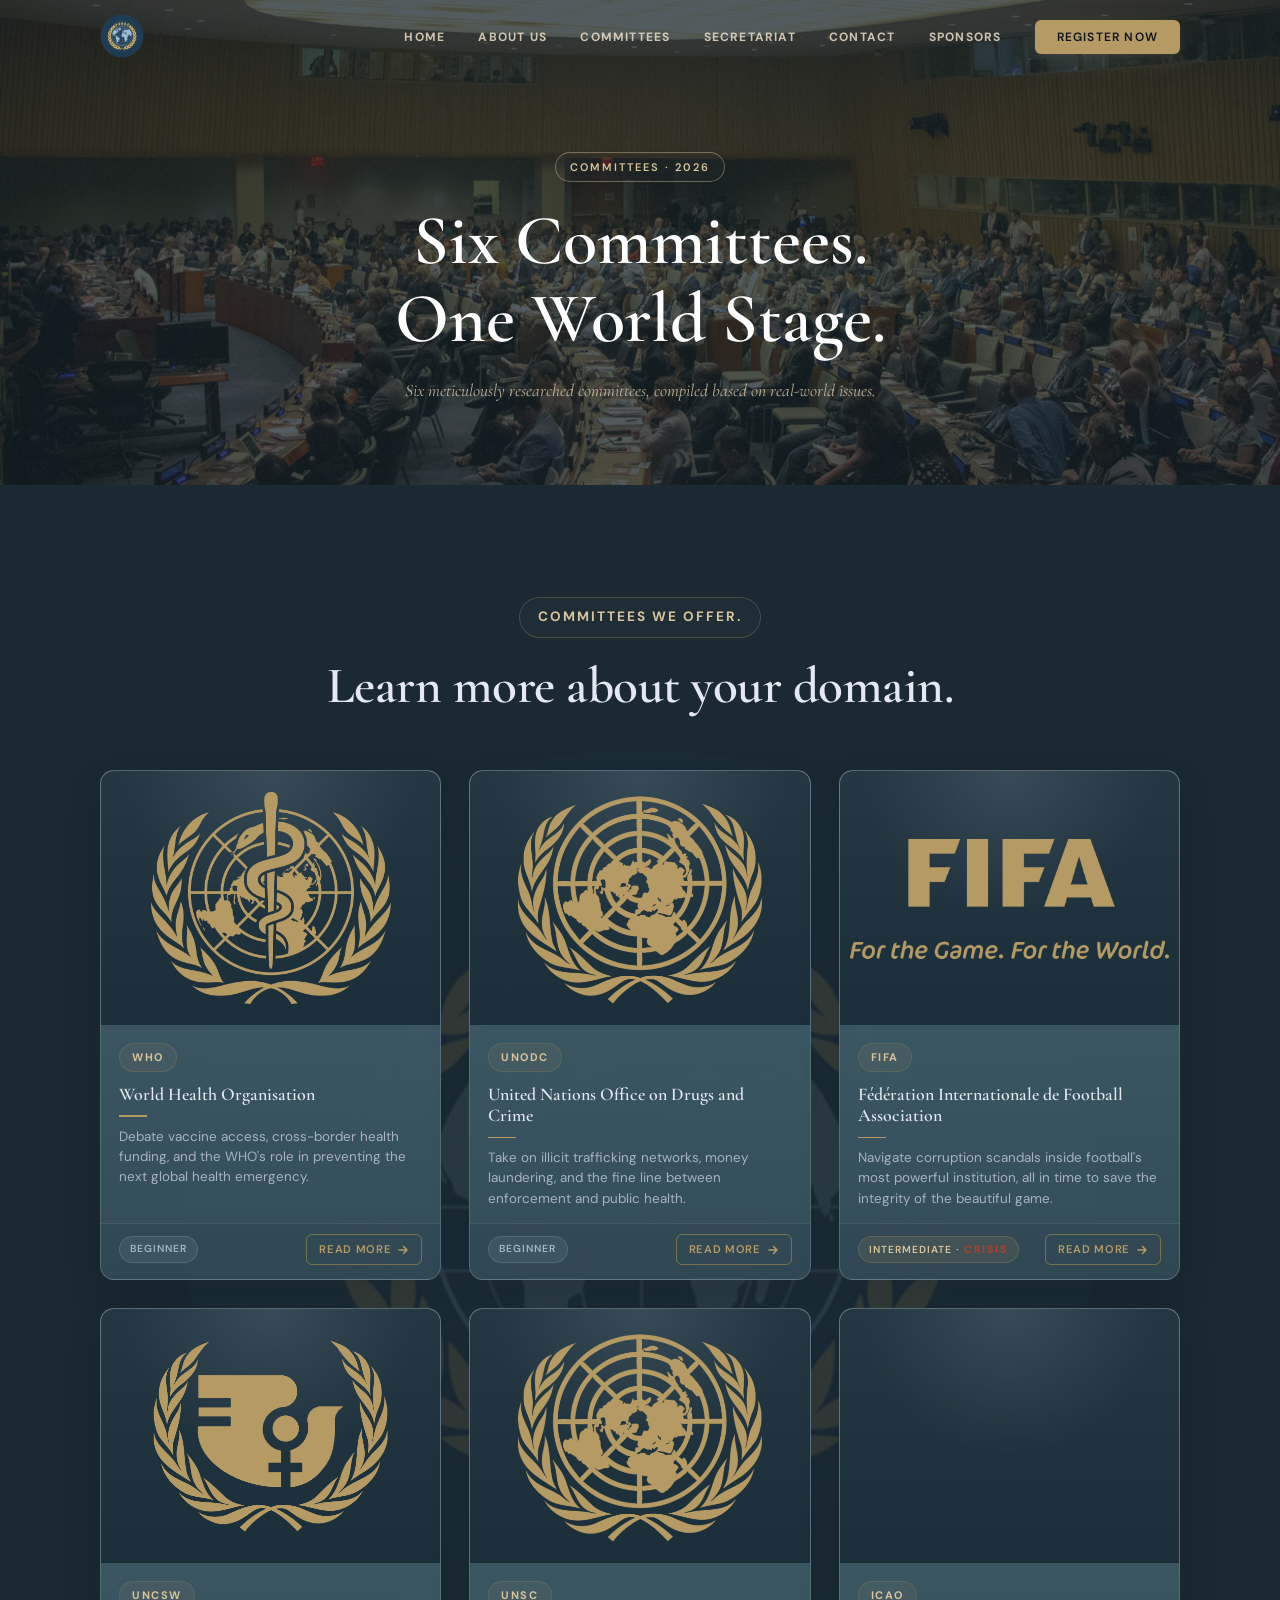
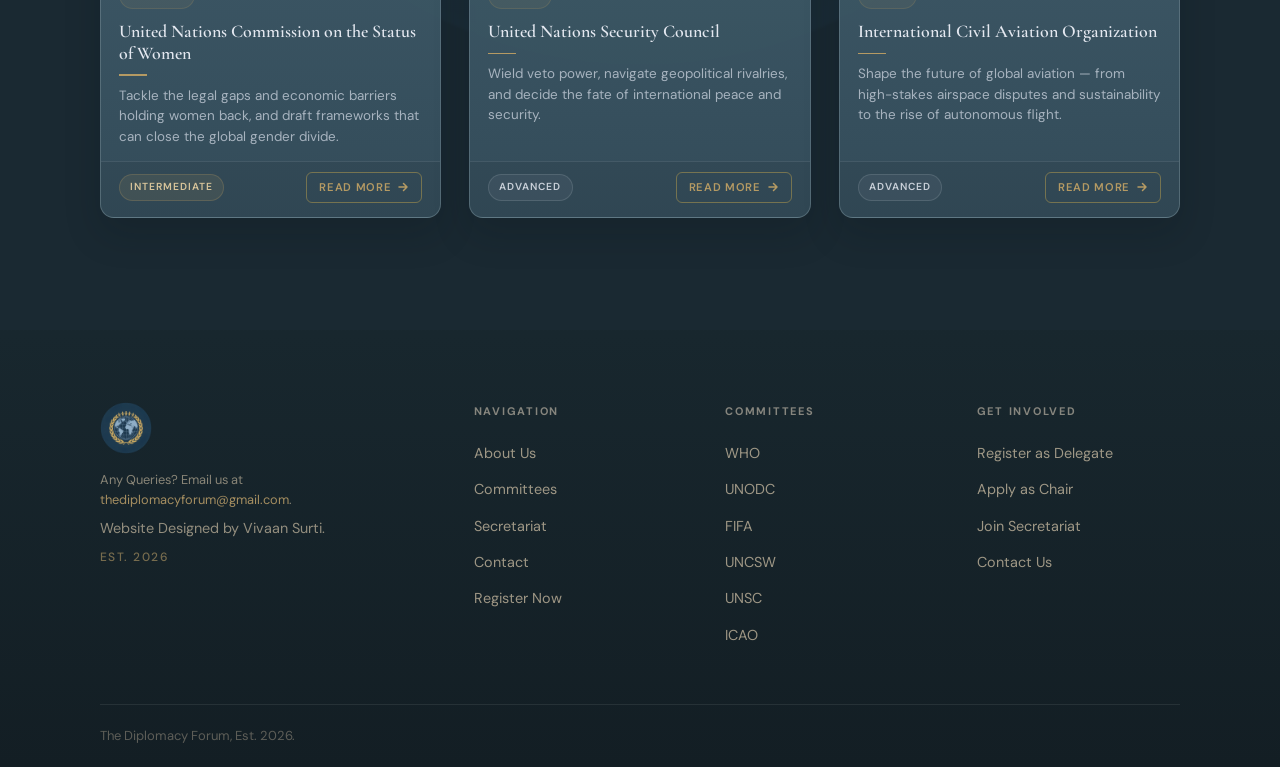
==== commit 4a50f69d: "Add files via upload" ====
--- a/committees.html
+++ b/committees.html
@@ -11,6 +11,9 @@
   <link rel="stylesheet" href="styles.css" />
 </head>
 <body>
+  <div class="page-transition" id="pageTransition" aria-hidden="true">
+    <img class="page-transition__logo" src="brand_assets/TDF Logo-512.png" alt="" decoding="async" />
+  </div>
 
   <!-- ============================================================
        NAVBAR
--- a/styles.css
+++ b/styles.css
@@ -89,6 +89,54 @@
     radial-gradient(circle at bottom right, rgba(181, 154, 99, 0.10), transparent 28%),
     linear-gradient(180deg, #1b2932 0%, #20313b 100%);
   overflow-x: hidden;
+}
+
+.page-transition {
+  position: fixed;
+  inset: 0;
+  z-index: 2000;
+  display: flex;
+  align-items: center;
+  justify-content: center;
+  padding: 24px;
+  background:
+    radial-gradient(circle at top left, rgba(215, 196, 154, 0.08), transparent 34%),
+    radial-gradient(circle at bottom right, rgba(138, 168, 179, 0.10), transparent 28%),
+    linear-gradient(180deg, #223540 0%, #1A2F39 100%);
+  opacity: 1;
+  visibility: visible;
+  pointer-events: all;
+  transition:
+    opacity 420ms var(--ease-out-expo),
+    visibility 420ms var(--ease-out-expo);
+}
+
+.page-transition.is-hidden {
+  opacity: 0;
+  visibility: hidden;
+  pointer-events: none;
+}
+
+.page-transition__logo {
+  width: min(30vw, 170px);
+  min-width: 96px;
+  height: auto;
+  animation: pageTransitionFloat 2.8s var(--ease-smooth) infinite;
+  filter: drop-shadow(0 12px 28px rgba(10, 20, 26, 0.18));
+  transform-origin: center;
+}
+
+@keyframes pageTransitionFloat {
+  0%, 100% { transform: translateY(0) scale(1); }
+  50% { transform: translateY(-6px) scale(1.015); }
+}
+
+@media (prefers-reduced-motion: reduce) {
+  .page-transition,
+  .page-transition__logo {
+    transition-duration: 0.01ms !important;
+    animation: none !important;
+  }
 }
 
 html.nav-open,
@@ -972,7 +1020,7 @@
 
 /* Committee card content padding (wraps acronym, name, rule, topic) */
 .committee-card-body {
-  padding: 20px 22px 16px;
+  padding: 18px 18px 14px;
   flex: 1; /* pushes footer to the bottom of the card */
 }
 
@@ -1506,6 +1554,24 @@
 .section-committees-full {
   background: var(--bg);
   padding: var(--section-v) 0;
+  position: relative;
+  overflow: hidden;
+}
+
+.section-committees-full::before {
+  content: '';
+  position: absolute;
+  inset: 0;
+  background:
+    linear-gradient(180deg, rgba(18, 30, 40, 0.08), rgba(18, 30, 40, 0.18)),
+    url('brand_assets/TDF Logo-512.png') center / min(78vw, 940px) no-repeat;
+  opacity: 0.15;
+  pointer-events: none;
+}
+
+.section-committees-full > .container {
+  position: relative;
+  z-index: 1;
 }
 
 .committees-full-header {
@@ -1516,13 +1582,13 @@
 .committees-full-grid {
   display: grid;
   grid-template-columns: repeat(3, 1fr);
-  gap: 20px;
+  gap: 28px;
 }
 
 /* 19. SECRETARIAT PAGE
    ============================================================ */
 .section-secretariat {
-  background: linear-gradient(rgba(18, 30, 40, 0.48), rgba(18, 30, 40, 0.48)), url('brand_assets/Updated Secretariat Image-1800.jpg') center center / cover no-repeat;
+  background: linear-gradient(rgba(18, 30, 40, 0.48), rgba(18, 30, 40, 0.48)), url('brand_assets/United Nations Photo.jpg') center center / cover no-repeat;
   padding: var(--section-v) 0;
   position: relative;
 }
@@ -1553,6 +1619,60 @@
 
 .secretariat-header .section-title {
   text-shadow: 0 2px 14px rgba(0, 0, 0, 0.22);
+}
+
+.sponsors-content {
+  max-width: 680px;
+  margin: 0 auto;
+  display: flex;
+  flex-direction: column;
+  align-items: center;
+  text-align: center;
+}
+
+.sponsors-kicker {
+  justify-content: center;
+  margin-bottom: 20px;
+}
+
+.sponsors-title {
+  width: 100%;
+  margin-bottom: 32px;
+  text-align: center;
+}
+
+.sponsors-copy {
+  width: 100%;
+  max-width: 620px;
+  margin: 0 auto 32px;
+  line-height: 1.8;
+  text-align: center;
+}
+
+.sponsors-copy-last {
+  margin-bottom: 48px;
+}
+
+.sponsors-actions {
+  display: flex;
+  justify-content: center;
+  width: 100%;
+}
+
+.sponsors-footnote {
+  margin-top: 28px;
+  max-width: 620px;
+  margin-left: auto;
+  margin-right: auto;
+  font-size: 1rem;
+  color: rgba(229, 222, 208, 0.78);
+  text-shadow: 0 2px 10px rgba(8, 12, 18, 0.22);
+  text-align: center;
+}
+
+.sponsors-footnote a {
+  color: rgba(241, 233, 218, 0.96);
+  font-weight: 600;
 }
 
 .secretariat-grid {
@@ -1569,10 +1689,28 @@
   border-radius: var(--radius-card);
   padding: 48px 40px;
   text-align: center;
+  position: relative;
+  overflow: hidden;
   box-shadow: var(--shadow);
   transition:
     transform 0.32s var(--ease-spring),
     box-shadow 0.32s var(--ease-out-expo);
+}
+
+.role-card::before {
+  content: '';
+  position: absolute;
+  inset: 0;
+  background:
+    linear-gradient(180deg, rgba(18, 30, 40, 0.08), rgba(18, 30, 40, 0.18)),
+    url('brand_assets/TDF Logo-512.png') center / 72% no-repeat;
+  opacity: 0.16;
+  pointer-events: none;
+}
+
+.role-card > * {
+  position: relative;
+  z-index: 1;
 }
 .role-card:hover {
   transform: translateY(-6px);
@@ -1788,6 +1926,24 @@
 }
 
 @media (max-width: 768px) {
+  .section-committee-detail-who::before,
+  .section-committee-detail-unodc::before,
+  .section-committee-detail-unsc::before,
+  .section-committee-detail-icao::before {
+    opacity: 0.26 !important;
+  }
+
+  .section-committee-detail-fifa::before,
+  .section-committee-detail-uncsw::before {
+    opacity: 0.30 !important;
+  }
+
+  .section-secretariat {
+    background:
+      linear-gradient(rgba(18, 30, 40, 0.48), rgba(18, 30, 40, 0.48)),
+      url('brand_assets/United Nations Photo.jpg') center 24% / cover no-repeat;
+  }
+
   .committees-hero-header {
     --committees-header-position: center top;
   }
@@ -1860,6 +2016,35 @@
   .committee-card .committee-photo-wrap {
     aspect-ratio: 4 / 3;
   }
+
+  .secretariat-grid {
+    max-width: 400px;
+    gap: 18px;
+  }
+
+  .role-card {
+    padding: 30px 22px;
+  }
+
+  .role-title {
+    font-size: 1.28rem;
+  }
+
+  .role-rule {
+    margin: 16px auto 18px;
+  }
+
+  .role-desc {
+    font-size: 0.95rem;
+    line-height: 1.65;
+    margin-bottom: 24px;
+  }
+
+  .role-card .btn {
+    padding: 12px 18px;
+    font-size: 0.74rem;
+  }
+
   .committee-card-body {
     padding: 16px 18px 12px;
   }
@@ -2046,7 +2231,7 @@
 
 /* Committee card footer — always sits at the bottom inside the card */
 .committee-card-footer {
-  padding: 12px 22px 16px;
+  padding: 10px 18px 14px;
   display: flex;
   align-items: center;
   justify-content: space-between;
@@ -2176,7 +2361,7 @@
   background:
     radial-gradient(circle at center, rgba(10, 20, 26, 0.10), rgba(10, 20, 26, 0.22)),
     url('brand_assets/WHO Logo.png') center / min(72vw, 760px) no-repeat;
-  opacity: 0.08;
+  opacity: 0.15;
   pointer-events: none;
 }
 
@@ -2191,7 +2376,7 @@
   background:
     radial-gradient(circle at center, rgba(10, 20, 26, 0.10), rgba(10, 20, 26, 0.22)),
     center / min(72vw, 760px) no-repeat;
-  opacity: 0.08;
+  opacity: 0.15;
   pointer-events: none;
 }
 
@@ -2205,14 +2390,14 @@
   background:
     radial-gradient(circle at center, rgba(10, 20, 26, 0.10), rgba(10, 20, 26, 0.22)),
     url('brand_assets/Fifa updated logo - Gold.png') center / min(72vw, 760px) no-repeat;
-  opacity: 0.15;
+  opacity: 0.22;
 }
 
 .section-committee-detail-uncsw::before {
   background:
     radial-gradient(circle at center, rgba(10, 20, 26, 0.10), rgba(10, 20, 26, 0.22)),
     url('brand_assets/UNCSW Updated Logo - WHO Blue.png') center / min(72vw, 760px) no-repeat;
-  opacity: 0.14;
+  opacity: 0.21;
 }
 
 .section-committee-detail-unsc::before {
@@ -2326,6 +2511,56 @@
   z-index: 1;
 }
 
+.committee-agenda-card::before {
+  content: '';
+  position: absolute;
+  inset: 0;
+  background:
+    linear-gradient(145deg, rgba(24, 39, 46, 0.10), rgba(24, 39, 46, 0.22)),
+    center / 72% no-repeat;
+  opacity: 0.18;
+  pointer-events: none;
+}
+
+.committee-agenda-card-who::before {
+  background-image:
+    linear-gradient(145deg, rgba(24, 39, 46, 0.10), rgba(24, 39, 46, 0.22)),
+    url('brand_assets/WHO Logo.png');
+}
+
+.committee-agenda-card-unodc::before {
+  background-image:
+    linear-gradient(145deg, rgba(24, 39, 46, 0.10), rgba(24, 39, 46, 0.22)),
+    url('brand_assets/UNODC Logo.png');
+}
+
+.committee-agenda-card-fifa::before {
+  background-image:
+    linear-gradient(145deg, rgba(24, 39, 46, 0.10), rgba(24, 39, 46, 0.22)),
+    url('brand_assets/Fifa updated logo - Gold.png');
+  background-size: 68%;
+  opacity: 0.20;
+}
+
+.committee-agenda-card-uncsw::before {
+  background-image:
+    linear-gradient(145deg, rgba(24, 39, 46, 0.10), rgba(24, 39, 46, 0.22)),
+    url('brand_assets/UNCSW Updated Logo - WHO Blue.png');
+}
+
+.committee-agenda-card-unsc::before {
+  background-image:
+    linear-gradient(145deg, rgba(24, 39, 46, 0.10), rgba(24, 39, 46, 0.22)),
+    url('brand_assets/UNODC Logo.png');
+}
+
+.committee-agenda-card-icao::before {
+  background-image:
+    linear-gradient(145deg, rgba(24, 39, 46, 0.10), rgba(24, 39, 46, 0.22)),
+    url('brand_assets/ICAO Logo.png');
+  background-size: 86%;
+}
+
 .committee-agenda-card-rule {
   width: 40px;
   height: 2px;
@@ -2402,6 +2637,14 @@
     gap: 40px;
   }
 
+  .committee-agenda-card::before {
+    opacity: 0.24 !important;
+  }
+
+  .committee-agenda-card-fifa::before {
+    opacity: 0.28 !important;
+  }
+
   .section-committee-detail-who::before,
   .section-committee-detail-unodc::before,
   .section-committee-detail-uncsw::before,
